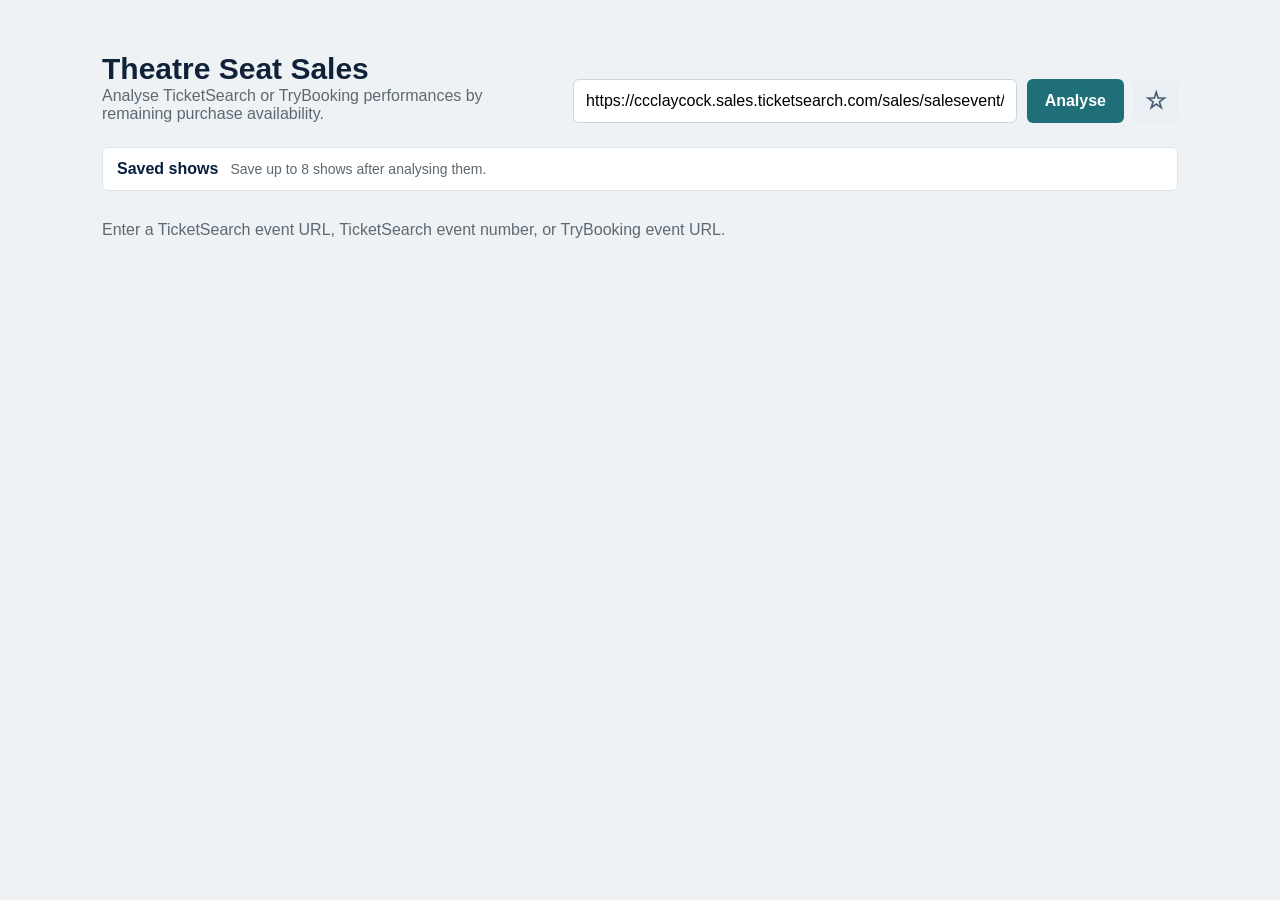
==== index.html @ 4ec776e1 "Add show-level sold today ticker" ====
<!doctype html>
<html lang="en">
  <head>
    <meta charset="utf-8">
    <meta name="viewport" content="width=device-width, initial-scale=1">
    <title>Theatre Seat Sales</title>
    <link rel="stylesheet" href="/styles.css">
  </head>
  <body>
    <main class="app">
      <section class="toolbar">
        <div>
          <h1>Theatre Seat Sales</h1>
          <p>Analyse TicketSearch or TryBooking performances by remaining purchase availability.</p>
        </div>
        <form id="analyse-form" class="search">
          <input id="event-input" name="event" value="https://ccclaycock.sales.ticketsearch.com/sales/salesevent/162924" autocomplete="off">
          <button type="submit">Analyse</button>
          <button id="save-bookmark" class="bookmark-save-button" type="button" disabled aria-label="Save current show">&#9734;</button>
        </form>
        <div id="bookmarks" class="bookmarks" hidden>
          <strong>Saved shows</strong>
          <div id="bookmark-list" class="bookmark-list"></div>
        </div>
      </section>

      <section id="status" class="status">Enter a TicketSearch event URL, TicketSearch event number, or TryBooking event URL.</section>

      <section id="summary" class="summary" hidden>
        <div class="show-hero">
          <img id="event-image" alt="">
        </div>
        <div class="show-header">
          <div class="show-copy">
            <h2 id="event-name"></h2>
            <div class="show-meta">
              <span id="event-location"></span>
              <span id="event-dates"></span>
            </div>
          </div>
          <div class="overall-panel">
            <div class="overall" id="overall-ring">
              <div class="ring-inner">
                <span id="overall-percent">0%</span>
                <small>sold</small>
              </div>
            </div>
            <div class="sold-today-ticker">
              <span id="overall-sold-today">-</span>
              <small>sold today</small>
            </div>
          </div>
        </div>
        <div class="metrics">
          <div><span id="metric-performances">0</span><small>Performances</small></div>
          <div><span id="metric-total">0</span><small>Total seats</small></div>
          <div><span id="metric-sold">0</span><small>Sold</small></div>
          <div><span id="metric-unavailable">0</span><small>Unavailable</small></div>
          <div><span id="metric-left">0</span><small>Left to buy</small></div>
          <div><span id="metric-revenue">-</span><small>Est. revenue</small></div>
        </div>
      </section>

      <section id="history" class="history" hidden>
        <div class="history-header">
          <div>
            <h3>Sales history</h3>
            <p id="history-status">Snapshots start from the first analysed search.</p>
          </div>
          <div class="uplift-grid">
            <div><span id="uplift-day">-</span><small>Day on day</small></div>
            <div><span id="uplift-week">-</span><small>Week on week</small></div>
          </div>
        </div>
        <div class="history-chart-wrap">
          <canvas id="history-chart" width="1000" height="260" aria-label="Effective sold seats over time"></canvas>
          <div id="history-tooltip" class="history-tooltip" hidden></div>
        </div>
      </section>

      <section id="results" class="table-wrap" hidden>
        <table>
          <thead>
            <tr>
              <th></th>
              <th>Date</th>
              <th>Time</th>
              <th>Sold</th>
              <th>Unavailable</th>
              <th>Available</th>
              <th><span class="stacked-heading">Sold<br>Today</span></th>
              <th>% sold</th>
            </tr>
          </thead>
          <tbody id="sessions"></tbody>
        </table>
      </section>
    </main>
    <script src="/app.js"></script>
  </body>
</html>
---- styles.css ----
:root {
  color-scheme: light;
  font-family: "Segoe UI", Arial, Helvetica, sans-serif;
  color: #102238;
  background: #eef2f5;
  --navy: #071f3d;
  --line: #e6eaee;
}

* {
  box-sizing: border-box;
}

[hidden] {
  display: none !important;
}

body {
  margin: 0;
}

.app {
  max-width: 1120px;
  margin: 0 auto;
  padding: 28px 22px 40px;
}

.toolbar {
  display: grid;
  grid-template-columns: minmax(260px, 0.85fr) minmax(360px, 1.15fr);
  gap: 24px;
  align-items: end;
  padding: 24px 0 18px;
}

h1,
h2,
p {
  margin: 0;
}

h1 {
  font-size: 30px;
  line-height: 1.15;
}

.toolbar p,
.status {
  color: #5d6972;
}

.search {
  display: grid;
  grid-template-columns: 1fr auto 44px;
  gap: 10px;
}

.bookmarks {
  grid-column: 1 / -1;
  display: grid;
  grid-template-columns: auto minmax(0, 1fr);
  gap: 12px;
  align-items: center;
  padding: 12px 14px;
  border: 1px solid #dfe5ea;
  border-radius: 6px;
  background: #fff;
}

.bookmarks strong {
  color: var(--navy);
  white-space: nowrap;
}

input,
button {
  min-height: 44px;
  border-radius: 6px;
  font: inherit;
}

input {
  width: 100%;
  border: 1px solid #cbd5d9;
  padding: 0 12px;
  background: #fff;
}

button {
  border: 0;
  padding: 0 18px;
  background: #1f6f78;
  color: #fff;
  cursor: pointer;
  font-weight: 700;
}

button:disabled {
  cursor: wait;
  opacity: 0.7;
}

.bookmark-save-button {
  width: 44px;
  min-width: 44px;
  padding: 0;
  background: #e7eef2;
  color: var(--navy);
  font-size: 24px;
  line-height: 1;
}

.bookmark-save-button.is-saved {
  background: var(--navy);
  color: #fff;
}

.bookmark-list {
  display: grid;
  grid-template-columns: repeat(5, minmax(0, 1fr));
  gap: 8px;
}

.bookmark-item {
  display: grid;
  grid-template-columns: minmax(0, 1fr) 32px;
  min-width: 0;
  border: 1px solid #dfe5ea;
  border-radius: 6px;
  overflow: hidden;
}

.bookmark-load,
.bookmark-remove {
  min-height: 36px;
  font-size: 14px;
}

.bookmark-load {
  min-width: 0;
  padding: 0 10px;
  overflow: hidden;
  background: #fff;
  color: #102238;
  text-align: left;
  text-overflow: ellipsis;
  white-space: nowrap;
}

.bookmark-remove {
  min-width: 32px;
  padding: 0;
  background: #f5f8fa;
  color: #8b3a32;
  border-left: 1px solid #dfe5ea;
  border-radius: 0;
  font-size: 18px;
  font-weight: 400;
}

.empty-bookmarks {
  color: #66737b;
  font-size: 14px;
  grid-column: 1 / -1;
}

.status {
  min-height: 22px;
  margin: 12px 0 18px;
}

.status.error {
  color: #a33a2a;
}

.summary {
  background: #fff;
  border: 1px solid #dfe5ea;
  border-radius: 4px;
  overflow: hidden;
  box-shadow: 0 16px 40px rgba(15, 33, 55, 0.08);
}

.show-hero {
  width: 100%;
  aspect-ratio: 2.45 / 1;
  background: var(--navy);
  overflow: hidden;
}

.show-hero img {
  display: block;
  width: 100%;
  height: 100%;
  object-fit: cover;
}

.show-header {
  display: grid;
  grid-template-columns: minmax(0, 1fr) auto;
  gap: 22px;
  align-items: center;
  padding: 42px 56px 28px;
  border-bottom: 1px solid var(--line);
}

.show-copy {
  min-width: 0;
}

h2 {
  color: var(--navy);
  font-family: Georgia, "Times New Roman", serif;
  font-size: 48px;
  line-height: 1.05;
  font-weight: 700;
}

.show-meta {
  display: flex;
  flex-wrap: wrap;
  gap: 8px 18px;
  margin-top: 22px;
  color: #26313d;
  font-size: 17px;
}

.show-meta span {
  display: inline-flex;
  align-items: center;
  gap: 8px;
}

.show-meta span + span::before {
  content: "";
  width: 1px;
  height: 20px;
  margin-right: 10px;
  background: #c8d0d7;
}

#event-location::before {
  content: "";
  width: 17px;
  height: 17px;
  background: var(--navy);
  clip-path: path("M8.5 0C4.6 0 1.5 3.1 1.5 7c0 5.2 7 10 7 10s7-4.8 7-10c0-3.9-3.1-7-7-7Zm0 9.6A2.6 2.6 0 1 1 8.5 4.4a2.6 2.6 0 0 1 0 5.2Z");
}

#event-dates::before {
  content: "";
  width: 17px;
  height: 17px;
  border: 2px solid var(--navy);
  border-radius: 3px;
  box-shadow: inset 0 4px 0 var(--navy);
}

.overall {
  --sold: 0%;
  width: 126px;
  height: 126px;
  border-radius: 50%;
  display: grid;
  place-items: center;
  background: conic-gradient(var(--navy) var(--sold), #edf1f4 0);
}

.overall-panel {
  display: flex;
  align-items: center;
  gap: 18px;
}

.sold-today-ticker {
  min-width: 118px;
  padding: 13px 14px;
  border: 1px solid var(--line);
  border-radius: 4px;
  background: #f8fafb;
}

.sold-today-ticker span {
  display: block;
  color: var(--navy);
  font-size: 28px;
  line-height: 1;
  font-weight: 800;
  font-variant-numeric: tabular-nums;
}

.ring-inner {
  width: 98px;
  height: 98px;
  border-radius: 50%;
  display: grid;
  place-items: center;
  align-content: center;
  background: #fff;
}

.ring-inner span {
  display: block;
  color: var(--navy);
  font-size: 29px;
  line-height: 1;
  font-weight: 600;
}

small {
  color: #66737b;
  font-size: 12px;
}

.metrics {
  display: grid;
  grid-template-columns: repeat(6, minmax(0, 1fr));
  padding: 0 36px;
}

.metrics div {
  padding: 18px 20px 24px;
  border-right: 1px solid var(--line);
}

.metrics div:last-child {
  border-right: 0;
}

.metrics span {
  display: block;
  font-size: 23px;
  font-weight: 800;
}

.history {
  margin-top: 16px;
  padding: 24px 28px 28px;
  border: 1px solid #dfe5ea;
  border-radius: 4px;
  background: #fff;
  box-shadow: 0 16px 40px rgba(15, 33, 55, 0.08);
}

.history-header {
  display: grid;
  grid-template-columns: minmax(0, 1fr) minmax(260px, 0.45fr);
  gap: 22px;
  align-items: end;
  margin-bottom: 18px;
}

h3 {
  margin: 0;
  color: var(--navy);
  font-size: 24px;
}

.history-header p {
  margin-top: 6px;
  color: #5d6972;
}

.uplift-grid {
  display: grid;
  grid-template-columns: repeat(2, minmax(0, 1fr));
  border: 1px solid var(--line);
}

.uplift-grid div {
  padding: 12px 14px;
}

.uplift-grid div + div {
  border-left: 1px solid var(--line);
}

.uplift-grid span {
  display: block;
  color: var(--navy);
  font-size: 22px;
  font-weight: 800;
}

.history-chart-wrap {
  position: relative;
}

#history-chart {
  display: block;
  width: 100%;
  height: auto;
  border: 1px solid var(--line);
  border-radius: 4px;
  touch-action: manipulation;
}

.history-tooltip {
  position: absolute;
  z-index: 2;
  display: grid;
  gap: 3px;
  min-width: 178px;
  padding: 10px 12px;
  border-radius: 6px;
  background: #071f3d;
  color: #fff;
  box-shadow: 0 12px 26px rgba(15, 33, 55, 0.22);
  pointer-events: none;
}

.history-tooltip strong {
  font-size: 13px;
  font-weight: 700;
}

.history-tooltip span {
  color: #dbe5ec;
  font-size: 13px;
}

.table-wrap {
  margin-top: 16px;
  overflow-x: hidden;
  background: #fff;
  border: 1px solid #dfe5ea;
  border-top: 0;
  border-radius: 0 0 4px 4px;
  box-shadow: 0 16px 40px rgba(15, 33, 55, 0.08);
}

table {
  width: 100%;
  border-collapse: collapse;
  table-layout: fixed;
  min-width: 0;
}

th,
td {
  padding: 16px 10px;
  text-align: center;
  border-bottom: 1px solid var(--line);
  white-space: nowrap;
  font-size: 15px;
}

th:first-child,
td:first-child {
  width: 4%;
  padding-left: 8px;
  padding-right: 8px;
}

th:nth-child(2),
td:nth-child(2) {
  width: 15%;
}

th:nth-child(3),
td:nth-child(3) {
  width: 10%;
}

th:nth-child(4),
td:nth-child(4) {
  width: 14%;
}

th:nth-child(5),
td:nth-child(5),
th:nth-child(6),
td:nth-child(6) {
  width: 12%;
}

th:nth-child(7),
td:nth-child(7) {
  width: 10%;
}

th:nth-child(8),
td:nth-child(8) {
  width: 24%;
}

th {
  color: #fff;
  text-transform: uppercase;
  background: var(--navy);
  font-size: 13px;
  letter-spacing: 0;
}

.stacked-heading {
  display: inline-block;
  line-height: 1.15;
}

th:first-child {
  border-top-left-radius: 4px;
}

th:last-child {
  border-top-right-radius: 4px;
}

td.numeric {
  text-align: right;
  font-variant-numeric: tabular-nums;
}

.bar {
  display: grid;
  grid-template-columns: 52px minmax(86px, 1fr);
  align-items: center;
  gap: 10px;
  min-width: 0;
}

.track {
  height: 8px;
  background: #edf0f2;
  border-radius: 999px;
  overflow: hidden;
}

.fill {
  display: block;
  height: 100%;
  background: var(--navy);
}

.session-row {
  cursor: pointer;
}

.session-row:hover td {
  background: #f7fafb;
}

.expand-button {
  width: 30px;
  min-width: 30px;
  height: 30px;
  min-height: 30px;
  padding: 0;
  border-radius: 50%;
  background: #e7eef2;
  color: var(--navy);
  font-size: 18px;
  line-height: 1;
}

.detail-row td {
  padding: 0;
  background: #f8fafb;
  white-space: normal;
}

.detail-panel {
  padding: 18px 22px 24px 70px;
  border-bottom: 1px solid var(--line);
}

.detail-summary {
  display: flex;
  flex-wrap: wrap;
  gap: 10px 18px;
  align-items: center;
  margin-bottom: 14px;
  color: #43515c;
  font-size: 14px;
}

.detail-summary strong {
  color: var(--navy);
  font-size: 15px;
}

.breakdown-table {
  width: 100%;
  min-width: 0;
  table-layout: fixed;
  border: 1px solid #dfe6eb;
  background: #fff;
}

.breakdown-table th,
.breakdown-table td {
  padding: 11px 14px;
  white-space: normal;
  overflow-wrap: anywhere;
  font-size: 14px;
}

.breakdown-table th {
  background: #183450;
  font-size: 12px;
}

.breakdown-table th:first-child,
.breakdown-table td:first-child {
  width: auto;
  padding-right: 14px;
}

.breakdown-table th:nth-child(1),
.breakdown-table td:nth-child(1) {
  width: 13%;
}

.breakdown-table th:nth-child(2),
.breakdown-table td:nth-child(2) {
  width: 34%;
}

.breakdown-table th:nth-child(3),
.breakdown-table td:nth-child(3) {
  width: 12%;
}

.breakdown-table th:nth-child(4),
.breakdown-table td:nth-child(4) {
  width: 14%;
}

.breakdown-table th:nth-child(5),
.breakdown-table td:nth-child(5) {
  width: 27%;
}

.code-pill {
  display: inline-block;
  min-width: 42px;
  padding: 3px 8px;
  border-radius: 999px;
  background: #e9f0f4;
  color: var(--navy);
  text-align: center;
  font-size: 12px;
  font-weight: 800;
}

.empty-detail {
  color: #66737b;
  font-size: 14px;
}

.badge {
  display: inline-block;
  padding: 4px 8px;
  border-radius: 999px;
  background: #eef4f5;
  color: #42525a;
  font-size: 12px;
}

.delta-value {
  display: inline-block;
  min-width: 34px;
  color: var(--navy);
  font-weight: 800;
  font-variant-numeric: tabular-nums;
}

@media (max-width: 780px) {
  body {
    overflow-x: hidden;
  }

  .app {
    padding: 14px;
  }

  .toolbar,
  .search,
  .metrics {
    grid-template-columns: 1fr;
  }

  .bookmarks {
    grid-column: 1;
    grid-template-columns: 1fr;
    padding: 12px;
  }

  .bookmark-list {
    grid-template-columns: repeat(2, minmax(0, 1fr));
  }

  .toolbar {
    gap: 14px;
    padding: 12px 0 14px;
  }

  h1 {
    font-size: 26px;
  }

  .toolbar p {
    margin-top: 4px;
    font-size: 14px;
  }

  input,
  button {
    width: 100%;
  }

  .bookmark-save-button {
    width: 100%;
  }

  .status {
    margin: 8px 0 14px;
    font-size: 14px;
  }

  .show-hero {
    aspect-ratio: 16 / 9;
  }

  .show-header {
    grid-template-columns: 1fr;
    gap: 18px;
    padding: 22px 18px;
  }

  .show-meta {
    display: grid;
    gap: 10px;
    margin-top: 16px;
    font-size: 15px;
  }

  .show-meta span {
    align-items: flex-start;
  }

  .show-meta span + span::before {
    display: none;
  }

  h2 {
    font-size: 32px;
  }

  .overall {
    width: 112px;
    height: 112px;
  }

  .overall-panel {
    justify-content: flex-start;
  }

  .sold-today-ticker {
    min-width: 112px;
  }

  .ring-inner {
    width: 86px;
    height: 86px;
  }

  .ring-inner span {
    font-size: 26px;
  }

  .metrics {
    grid-template-columns: repeat(2, minmax(0, 1fr));
    padding: 0;
  }

  .metrics div {
    border-right: 0;
    border-bottom: 1px solid #e5ecef;
    padding: 14px 16px;
  }

  .history {
    padding: 18px 14px;
  }

  .history-header {
    grid-template-columns: 1fr;
    gap: 14px;
  }

  .uplift-grid {
    grid-template-columns: 1fr;
  }

  .uplift-grid div + div {
    border-left: 0;
    border-top: 1px solid var(--line);
  }

  .metrics div:nth-child(odd) {
    border-right: 1px solid #e5ecef;
  }

  .metrics span {
    font-size: 21px;
  }

  .table-wrap {
    overflow-x: visible;
    border: 0;
    border-radius: 0;
    background: transparent;
    box-shadow: none;
  }

  table,
  tbody {
    display: block;
    width: 100%;
    min-width: 0;
  }

  thead {
    display: none;
  }

  .session-row {
    display: grid;
    grid-template-columns: 38px minmax(0, 1fr);
    gap: 0 10px;
    margin-bottom: 10px;
    padding: 14px;
    border: 1px solid #dfe5ea;
    border-radius: 6px;
    background: #fff;
    box-shadow: 0 8px 24px rgba(15, 33, 55, 0.07);
  }

  .session-row:hover td {
    background: transparent;
  }

  .session-row td {
    display: grid;
    grid-template-columns: minmax(92px, 0.55fr) minmax(0, 1fr);
    gap: 10px;
    align-items: center;
    width: 100%;
    padding: 7px 0;
    border: 0;
    white-space: normal;
    text-align: center;
    font-size: 15px;
  }

  .session-row td::before {
    content: attr(data-label);
    color: #66737b;
    font-size: 12px;
    font-weight: 700;
    text-align: left;
    text-transform: uppercase;
  }

  .session-row td:first-child {
    display: flex;
    grid-row: 1 / span 7;
    width: 38px;
    padding: 0;
    align-items: flex-start;
  }

  .session-row td:first-child::before {
    display: none;
  }

  .session-row td:nth-child(2) {
    padding-top: 0;
    font-weight: 700;
  }

  .session-row td:last-child {
    padding-bottom: 0;
  }

  .expand-button {
    width: 32px;
    min-width: 32px;
    height: 32px;
    min-height: 32px;
  }

  .bar {
    grid-template-columns: 48px minmax(0, 1fr);
    gap: 10px;
    min-width: 0;
  }

  .detail-row {
    display: block;
    margin: -4px 0 12px;
    border: 1px solid #dfe5ea;
    border-radius: 6px;
    background: #f8fafb;
    overflow: hidden;
  }

  .detail-row > td {
    display: block;
    width: 100%;
    border: 0;
  }

  .detail-panel {
    padding: 16px;
    border-bottom: 0;
  }

  .detail-summary {
    display: grid;
    gap: 8px;
    margin-bottom: 12px;
  }

  .breakdown-table,
  .breakdown-table tbody,
  .breakdown-table tr,
  .breakdown-table td {
    display: block;
    width: 100%;
  }

  .breakdown-table {
    border: 0;
    background: transparent;
  }

  .breakdown-table thead {
    display: none;
  }

  .breakdown-table tr {
    margin-bottom: 8px;
    padding: 10px 12px;
    border: 1px solid #dfe6eb;
    border-radius: 6px;
    background: #fff;
  }

  .breakdown-table td {
    display: grid;
    grid-template-columns: minmax(92px, 0.45fr) minmax(0, 1fr);
    gap: 10px;
    padding: 6px 0;
    border: 0;
    white-space: normal;
    text-align: left;
  }

  .breakdown-table td::before {
    content: attr(data-label);
    color: #66737b;
    font-size: 11px;
    font-weight: 700;
    text-transform: uppercase;
  }

  .breakdown-table td:first-child,
  .breakdown-table td:nth-child(n) {
    width: 100%;
    padding-right: 0;
  }
}

@media (max-width: 420px) {
  .app {
    padding: 10px;
  }

  .show-header {
    padding: 18px 14px;
  }

  .overall-panel {
    width: 100%;
    justify-content: space-between;
    gap: 12px;
  }

  .sold-today-ticker {
    min-width: 0;
    flex: 1;
  }

  h2 {
    font-size: 28px;
  }

  .metrics {
    grid-template-columns: 1fr;
  }

  .metrics div:nth-child(odd) {
    border-right: 0;
  }

  .session-row {
    grid-template-columns: 34px minmax(0, 1fr);
    padding: 12px;
  }

  .session-row td {
    grid-template-columns: 1fr;
    gap: 3px;
  }

  .breakdown-table td {
    grid-template-columns: 1fr;
    gap: 3px;
  }

  .bookmark-list {
    grid-template-columns: 1fr;
  }
}
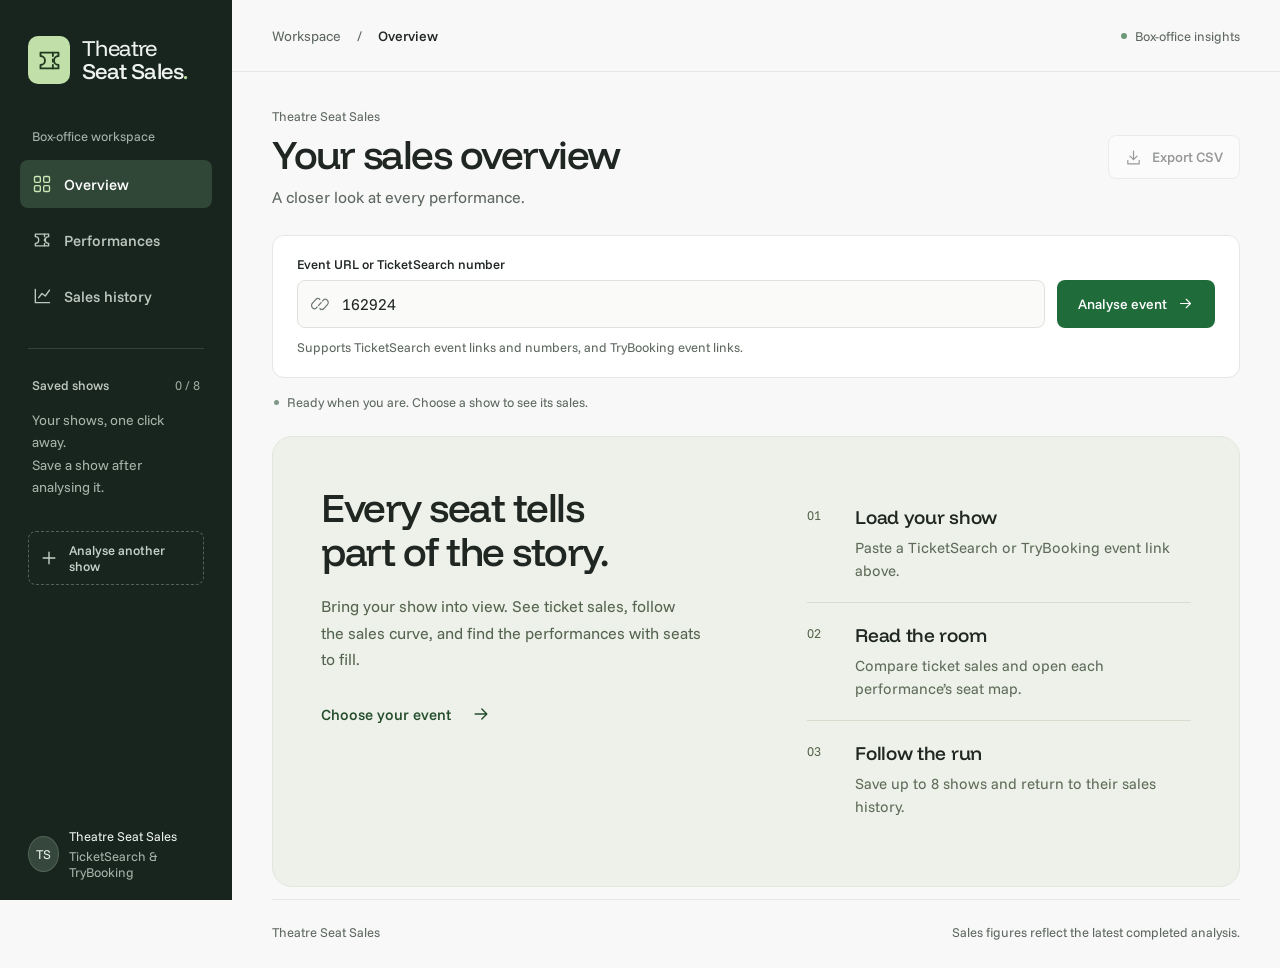
==== commit df002f6e: "Redesign theatre sales workspace and responsive reports" ====
--- a/index.html
+++ b/index.html
@@ -1,101 +1,82 @@
 <!doctype html>
-<html lang="en">
-  <head>
-    <meta charset="utf-8">
-    <meta name="viewport" content="width=device-width, initial-scale=1">
-    <title>Theatre Seat Sales</title>
-    <link rel="stylesheet" href="/styles.css">
-  </head>
-  <body>
-    <main class="app">
-      <section class="toolbar">
-        <div>
-          <h1>Theatre Seat Sales</h1>
-          <p>Analyse TicketSearch or TryBooking performances by remaining purchase availability.</p>
-        </div>
-        <form id="analyse-form" class="search">
-          <input id="event-input" name="event" value="https://ccclaycock.sales.ticketsearch.com/sales/salesevent/162924" autocomplete="off">
-          <button type="submit">Analyse</button>
-          <button id="save-bookmark" class="bookmark-save-button" type="button" disabled aria-label="Save current show">&#9734;</button>
-        </form>
-        <div id="bookmarks" class="bookmarks" hidden>
-          <strong>Saved shows</strong>
-          <div id="bookmark-list" class="bookmark-list"></div>
-        </div>
-      </section>
-
-      <section id="status" class="status">Enter a TicketSearch event URL, TicketSearch event number, or TryBooking event URL.</section>
-
-      <section id="summary" class="summary" hidden>
-        <div class="show-hero">
-          <img id="event-image" alt="">
-        </div>
-        <div class="show-header">
-          <div class="show-copy">
-            <h2 id="event-name"></h2>
-            <div class="show-meta">
-              <span id="event-location"></span>
-              <span id="event-dates"></span>
-            </div>
-          </div>
-          <div class="overall-panel">
-            <div class="overall" id="overall-ring">
-              <div class="ring-inner">
-                <span id="overall-percent">0%</span>
-                <small>sold</small>
-              </div>
-            </div>
-            <div class="sold-today-ticker">
-              <span id="overall-sold-today">-</span>
-              <small>sold today</small>
-            </div>
-          </div>
-        </div>
-        <div class="metrics">
-          <div><span id="metric-performances">0</span><small>Performances</small></div>
-          <div><span id="metric-total">0</span><small>Total seats</small></div>
-          <div><span id="metric-sold">0</span><small>Sold</small></div>
-          <div><span id="metric-unavailable">0</span><small>Unavailable</small></div>
-          <div><span id="metric-left">0</span><small>Left to buy</small></div>
-          <div><span id="metric-revenue">-</span><small>Est. revenue</small></div>
-        </div>
-      </section>
-
-      <section id="history" class="history" hidden>
-        <div class="history-header">
-          <div>
-            <h3>Sales history</h3>
-            <p id="history-status">Snapshots start from the first analysed search.</p>
-          </div>
-          <div class="uplift-grid">
-            <div><span id="uplift-day">-</span><small>Day on day</small></div>
-            <div><span id="uplift-week">-</span><small>Week on week</small></div>
-          </div>
-        </div>
-        <div class="history-chart-wrap">
-          <canvas id="history-chart" width="1000" height="260" aria-label="Effective sold seats over time"></canvas>
-          <div id="history-tooltip" class="history-tooltip" hidden></div>
-        </div>
-      </section>
-
-      <section id="results" class="table-wrap" hidden>
-        <table>
-          <thead>
-            <tr>
-              <th></th>
-              <th>Date</th>
-              <th>Time</th>
-              <th>Sold</th>
-              <th>Unavailable</th>
-              <th>Available</th>
-              <th><span class="stacked-heading">Sold<br>Today</span></th>
-              <th>% sold</th>
-            </tr>
-          </thead>
-          <tbody id="sessions"></tbody>
-        </table>
-      </section>
-    </main>
-    <script src="/app.js"></script>
-  </body>
-</html>
+<html lang="en-AU" data-type="software" data-radius="soft" data-buttons="solid" data-motion>
+<head>
+<meta charset="utf-8"><meta name="viewport" content="width=device-width, initial-scale=1, viewport-fit=cover">
+<title>Theatre Seat Sales — Your box-office workspace</title>
+<meta name="description" content="Track theatre ticket sales, compare performances and inspect seat availability from TicketSearch and TryBooking.">
+<meta name="page-type" content="software"><meta name="site-kind" content="software"><meta name="theme-color" content="#f8f8f8">
+<meta property="og:title" content="Theatre Seat Sales"><meta property="og:description" content="Your ticket sales, performances and seat maps in one workspace.">
+<meta property="og:type" content="website"><meta property="og:image" content="https://theatre-seat-sales.onrender.com/share.jpg"><meta name="twitter:card" content="summary_large_image">
+<link rel="canonical" href="https://theatre-seat-sales.onrender.com/"><link rel="icon" href="/favicon.svg" type="image/svg+xml">
+<link rel="preload" href="/assets/fonts/funnel-sans-400.ttf" as="font" type="font/ttf" crossorigin>
+<link rel="stylesheet" href="/dashboard-redesign.css"><link rel="stylesheet" href="/seat-maps.css"><link rel="stylesheet" href="/assets/motion/motion.css">
+<script>document.documentElement.classList.add('m-enter');setTimeout(()=>document.documentElement.classList.add('m-enter-done'),700)</script>
+</head>
+<body>
+<!-- Software workspace: dealt mint-pink-accounts palette and Funnel typography.
+Marketing collage and screen-height sections adapted to the user's functional dashboard brief. -->
+<a class="skip-link" href="#main-content">Skip to content</a>
+<svg class="icon-library" xmlns="http://www.w3.org/2000/svg" aria-hidden="true"><defs>
+<symbol id="i-grid" viewBox="0 0 24 24"><rect x="3" y="3" width="7" height="7" rx="1.5"/><rect x="14" y="3" width="7" height="7" rx="1.5"/><rect x="3" y="14" width="7" height="7" rx="1.5"/><rect x="14" y="14" width="7" height="7" rx="1.5"/></symbol>
+<symbol id="i-ticket" viewBox="0 0 24 24"><path d="M20 8V5H4v3a4 4 0 0 1 0 8v3h16v-3a4 4 0 0 1 0-8Z"/><path d="M15 5v3m0 3v2m0 3v3"/></symbol>
+<symbol id="i-chart" viewBox="0 0 24 24"><path d="M4 4v16h17M8 14l4-5 4 3 5-7"/></symbol>
+<symbol id="i-arrow" viewBox="0 0 24 24"><path d="M5 12h14m-6-6 6 6-6 6"/></symbol>
+<symbol id="i-plus" viewBox="0 0 24 24"><path d="M12 5v14M5 12h14"/></symbol>
+<symbol id="i-link" viewBox="0 0 24 24"><path d="m10 14 4-4m-6 6-1 1a4 4 0 0 1-6-6l5-5a4 4 0 0 1 6 0m0 12a4 4 0 0 0 6 0l5-5a4 4 0 0 0-6-6l-1 1" transform="translate(1 0) scale(.9 1)"/></symbol>
+<symbol id="i-download" viewBox="0 0 24 24"><path d="M12 3v12m-5-5 5 5 5-5M4 16v5h16v-5"/></symbol>
+<symbol id="i-search" viewBox="0 0 24 24"><circle cx="10.5" cy="10.5" r="6.5"/><path d="m16 16 5 5"/></symbol>
+<symbol id="i-bookmark" viewBox="0 0 24 24"><path d="M6 4h12v17l-6-4-6 4Z"/></symbol>
+<symbol id="i-info" viewBox="0 0 24 24"><circle cx="12" cy="12" r="9"/><path d="M12 11v6m0-10v1"/></symbol>
+<symbol id="i-menu" viewBox="0 0 24 24"><path d="M4 6h16M4 12h16M4 18h16"/></symbol>
+<symbol id="i-refresh" viewBox="0 0 24 24"><path d="M20 7v5h-5M4 17v-5h5M6 7a7 7 0 0 1 12-1l2 3M4 15l2 3a7 7 0 0 0 12-1"/></symbol>
+</defs></svg>
+<aside class="sidebar" id="sidebar" aria-label="Workspace navigation">
+<a class="brand" href="/" aria-label="Theatre Seat Sales home"><span class="brand-mark" aria-hidden="true"><svg class="icon"><use href="#i-ticket"/></svg></span><span>Theatre<br><strong>Seat Sales<span class="brand-period">.</span></strong></span></a>
+<div class="workspace-label">Box-office workspace</div>
+<nav class="workspace-nav" aria-label="Dashboard views">
+<button type="button" class="nav-item active" data-view="overview" aria-current="page"><svg class="icon"><use href="#i-grid"/></svg>Overview</button>
+<button type="button" class="nav-item" data-view="performances"><svg class="icon"><use href="#i-ticket"/></svg>Performances<span id="nav-count" class="nav-count" hidden></span></button>
+<button type="button" class="nav-item" data-view="history"><svg class="icon"><use href="#i-chart"/></svg>Sales history</button>
+</nav>
+<div class="sidebar-divider"></div>
+<div id="bookmarks" class="bookmarks"><div class="saved-heading"><strong>Saved shows</strong><span id="bookmark-count">0 / 8</span></div><div id="bookmark-list" class="bookmark-list"></div></div>
+<button id="new-event" class="new-event" type="button"><svg class="icon"><use href="#i-plus"/></svg>Analyse another show</button>
+<div class="sidebar-foot"><span class="workspace-monogram">TS</span><div>Theatre Seat Sales<small>TicketSearch &amp; TryBooking</small></div></div>
+</aside>
+<div class="workspace">
+<header class="topbar"><div class="breadcrumb"><button id="menu-toggle" class="icon-button" type="button" aria-label="Open navigation" aria-controls="sidebar" aria-expanded="false"><svg class="icon"><use href="#i-menu"/></svg></button><span>Workspace</span><span aria-hidden="true">/</span><strong id="view-label">Overview</strong></div><span class="topbar-note"><span class="status-dot"></span>Box-office insights</span></header>
+<main id="main-content" class="app wrap" tabindex="-1">
+<section class="page-heading hero" data-enter><div class="hero-text"><p class="eyebrow">Theatre Seat Sales</p><h1 id="page-title">Your sales overview</h1><p class="page-intro" id="page-intro">A closer look at every performance.</p></div><button class="btn btn--secondary export-button" id="export-csv" type="button" disabled><svg class="icon"><use href="#i-download"/></svg>Export CSV</button></section>
+<section class="event-search" aria-labelledby="search-title"><form id="analyse-form" class="search"><div class="field"><label id="search-title" for="event-input">Event URL or TicketSearch number</label><div class="input-wrap"><svg class="icon"><use href="#i-link"/></svg><input id="event-input" name="event" value="162924" placeholder="Paste an event link or number" autocomplete="off" required aria-describedby="input-help status"></div></div><button class="btn btn--primary" type="submit"><span class="analyse-label">Analyse event</span><svg class="icon m-arrow"><use href="#i-arrow"/></svg></button></form><p id="input-help" class="input-help">Supports TicketSearch event links and numbers, and TryBooking event links.</p></section>
+<div id="status" class="status" role="status" aria-live="polite">Ready when you are. Choose a show to see its sales.</div>
+<div id="loading-state" class="loading-state" hidden><span class="loading-symbol" aria-hidden="true"></span><div><strong>Checking your performances</strong><p>Gathering ticket sales and seat availability. Larger events can take a little longer.</p></div></div>
+<section id="welcome" class="welcome" aria-labelledby="welcome-title"><div class="welcome-copy"><h2 id="welcome-title">Every seat tells<br>part of the story.</h2><p>Bring your show into view. See ticket sales, follow the sales curve, and find the performances with seats to fill.</p><button id="focus-event" class="text-button" type="button">Choose your event<svg class="icon"><use href="#i-arrow"/></svg></button></div><div class="welcome-guide"><div><span class="step-number">01</span><h3>Load your show</h3><p>Paste a TicketSearch or TryBooking event link above.</p></div><div><span class="step-number">02</span><h3>Read the room</h3><p>Compare ticket sales and open each performance’s seat map.</p></div><div><span class="step-number">03</span><h3>Follow the run</h3><p>Save up to 8 shows and return to their sales history.</p></div></div></section>
+<div id="dashboard" class="dashboard" hidden>
+<section id="summary" class="summary" hidden aria-labelledby="event-name">
+<div class="show-header"><div class="show-copy"><div class="show-kicker"><span id="provider-label">Event analysis</span><span class="kicker-separator" aria-hidden="true">/</span><span id="event-run-label">Performance overview</span></div><h2 id="event-name"></h2><div class="show-meta"><span id="event-location"></span><span id="event-dates"></span></div><p id="analysis-time" class="analysis-time"></p></div><div class="show-actions"><button id="save-bookmark" class="btn btn--secondary bookmark-save-button" type="button" disabled aria-label="Save current show">Save show</button><button id="post-show-report" class="btn btn--secondary report-button" type="button" hidden>Post-show report <span aria-hidden="true">↗</span></button></div><div class="show-art" hidden></div></div>
+<div class="metrics">
+<div class="metric-card metric-main"><small>Tickets sold</small><span id="metric-sold">—</span><div class="metric-note"><span id="overall-sold-today">—</span> sold today</div></div>
+<div class="metric-card"><small>Seats available</small><span id="metric-left">—</span><div class="metric-note">Across <span id="metric-performances">—</span> performances</div></div>
+<div class="metric-card"><small>Estimated revenue</small><span id="metric-revenue">—</span><div class="metric-note">AUD · ticket sales estimate</div></div>
+<div class="metric-card metric-occupancy"><div><small>Sell-through</small><span id="overall-percent">—</span><div class="metric-note">Sales + designated holds</div></div><div class="overall" id="overall-ring" aria-hidden="true"><div class="ring-inner"><svg class="icon"><use href="#i-ticket"/></svg></div></div></div>
+</div>
+<div class="capacity-line"><span><span id="metric-total">—</span> total seats</span><span><span id="metric-unavailable">—</span> unavailable</span><p class="metric-explanation">Sold counts actual ticket sales. Sell-through also includes designated holds.</p></div>
+</section>
+<section id="history" class="history panel" hidden aria-labelledby="history-title">
+<div class="history-header"><div><h2 id="history-title">Sales history</h2><p id="history-status">Snapshots start from the first analysis.</p></div><div class="range-control" aria-label="Sales history period"><button type="button" data-range="7" aria-pressed="false">7 days</button><button type="button" data-range="30" aria-pressed="false">30 days</button><button type="button" data-range="all" class="selected" aria-pressed="true">All history</button></div></div>
+<div class="chart-meta"><span class="chart-legend"><i></i>Tickets sold</span><div class="uplift-grid"><div><span id="uplift-day">—</span><small>day on day</small></div><div><span id="uplift-week">—</span><small>week on week</small></div></div></div>
+<div class="history-chart-wrap"><canvas id="history-chart" width="1000" height="260" role="img" aria-label="Actual ticket sales over time. Exact values are in the snapshot table below."></canvas><div id="history-tooltip" class="history-tooltip" hidden></div></div>
+<div class="history-footer"><details class="history-data"><summary>View snapshot data</summary><table><thead><tr><th scope="col">Snapshot</th><th scope="col">Tickets sold</th></tr></thead><tbody id="history-data-body"></tbody></table></details><span id="history-range-label">All recorded snapshots</span></div>
+</section>
+<section id="results" class="table-wrap panel" hidden aria-labelledby="performances-title">
+<div class="performance-heading"><div><h2 id="performances-title">Performances <span id="performance-count" class="count-badge"></span></h2><p>Select a performance to inspect seats and hold codes.</p></div><button id="expand-all" class="btn btn--secondary" type="button" aria-expanded="false">Expand all</button></div>
+<div class="performance-toolbar"><div class="session-search"><label for="session-search">Find a performance</label><svg class="icon"><use href="#i-search"/></svg><input type="search" id="session-search" placeholder="Find a date or time"></div><div class="select-field"><label for="session-filter">Show</label><select id="session-filter"><option value="all">All performances</option><option value="upcoming">Upcoming</option><option value="final">Final numbers</option></select></div><div class="select-field"><label for="session-sort">Sort by</label><select id="session-sort"><option value="date">Date, earliest first</option><option value="sold">Most tickets sold</option><option value="available">Most seats available</option><option value="sellthrough">Highest sell-through</option></select></div></div>
+<table class="performance-table"><thead><tr><th scope="col"><span class="sr-only">Details</span></th><th scope="col">Performance</th><th scope="col">Time</th><th scope="col">Tickets sold</th><th scope="col">Unavailable</th><th scope="col">Available</th><th scope="col">Sold today</th><th scope="col">Sell-through</th></tr></thead><tbody id="sessions"></tbody></table>
+<p id="no-performances" class="no-performances" hidden>No performances match these filters.</p><div class="table-footer"><span id="results-count"></span><span>All times in Sydney time</span></div>
+</section>
+</div>
+<footer class="workspace-footer"><span>Theatre Seat Sales</span><span>Sales figures reflect the latest completed analysis.</span></footer>
+</main></div>
+<noscript><p class="noscript">Enable JavaScript to analyse events and view ticket sales.</p></noscript>
+<script src="/app.js"></script><script type="module" src="/assets/motion/motion.js"></script>
+</body></html>
--- a/dashboard-redesign.css
+++ b/dashboard-redesign.css
@@ -0,0 +1,80 @@
+@font-face{font-family:"Funnel Sans";src:url("/assets/fonts/funnel-sans-400.ttf") format("truetype");font-weight:400;font-display:swap}
+@font-face{font-family:"Funnel Sans";src:url("/assets/fonts/funnel-sans-500.ttf") format("truetype");font-weight:500;font-display:swap}
+@font-face{font-family:"Funnel Display";src:url("/assets/fonts/funnel-display-400.ttf") format("truetype");font-weight:400;font-display:swap}
+@font-face{font-family:"Funnel Display";src:url("/assets/fonts/funnel-display-500.ttf") format("truetype");font-weight:500;font-display:swap}
+:root{
+ --p-bg:#f8f8f8;--p-surface:#eeeeee;--p-ink:#0a0a0a;--p-muted:#6a6a6a;
+ --p-accent:#1f6b3a;--p-accent-ink:#ffffff;--p-action:#1f6b3a;--p-action-ink:#ffffff;
+ --p-inv-bg:#0a0a0a;--p-inv-surface:#171717;--p-inv-ink:#f8f8f8;--p-inv-muted:#939393;
+ --p-inv-accent:#1f6b3a;--p-inv-accent-ink:#ffffff;--p-inv-action:#1f6b3a;--p-inv-action-ink:#ffffff;
+ --font-display:"Funnel Display",system-ui,sans-serif;--font-text:"Funnel Sans",system-ui,sans-serif;
+ --font-mono:"DM Mono",ui-monospace,"SFMono-Regular",Menlo,Consolas,monospace;
+ --display-weight:400;--display-tracking:-.03em;--display-tracking-xl:-.04em;--ly-scale:.98;
+ --bg:var(--p-bg);--ink:#202622;--muted:#68706b;--action:var(--p-action);--line:#e4e7e4;--surface:#fff;
+ --rail:#17251e;--rail-width:232px;--r-sm:8px;--r-md:12px;--r-lg:20px;--ease:cubic-bezier(.2,.8,.2,1);
+ font-family:var(--font-text);color:var(--ink);background:var(--bg);color-scheme:light
+}
+*{box-sizing:border-box}body{margin:0}button,input,select{font:inherit}button,a,input,select{-webkit-tap-highlight-color:transparent}button{cursor:pointer}button:disabled{cursor:not-allowed;opacity:.45}button{color:inherit}a{color:inherit}button,select,input{min-height:44px}button{font-weight:500}button,input,select{border-radius:var(--r-sm)}
+button:focus-visible,a:focus-visible,select:focus-visible,input:focus-visible,summary:focus-visible{outline:3px solid #458c59;outline-offset:3px}
+input:focus,select:focus{outline:2px solid #458c59;outline-offset:2px}::selection{background:#c8e7ce;color:#153b20}
+[hidden]{display:none!important}h1,h2,h3,p{margin:0}h1,h2,h3{font-family:var(--font-display);font-weight:500}strong,b{font-weight:500}
+.icon{height:20px;width:20px;flex:none;fill:none;stroke:currentColor;stroke-width:1.65;stroke-linecap:round;stroke-linejoin:round}.icon-library{position:absolute;width:0;height:0;overflow:hidden}
+.sr-only{position:absolute;width:1px;height:1px;padding:0;margin:-1px;overflow:hidden;clip-path:inset(50%);white-space:nowrap;border:0}
+.skip-link{position:fixed;left:16px;top:-100px;z-index:100;background:#fff;padding:14px 20px;border-radius:8px}.skip-link:focus{top:12px}
+.sidebar{position:fixed;inset:0 auto 0 0;width:var(--rail-width);background:var(--rail);color:#eef2ef;padding:36px 20px 20px;display:flex;flex-direction:column;z-index:30;overflow-y:auto}
+.brand{display:flex;align-items:center;gap:12px;font-family:var(--font-display);font-size:22px;line-height:1.05;letter-spacing:-.6px;text-decoration:none;padding:0 8px}.brand strong{font-weight:500}.brand-period{color:#b9db9d}.brand-mark{display:grid;place-items:center;background:#c1dfa8;color:#203a22;width:42px;height:48px;border-radius:10px}.brand-mark .icon{width:27px;height:27px}
+.workspace-label{font-size:13px;color:#a8b4ad;margin:44px 12px 16px}.workspace-nav{display:grid;gap:8px}.nav-item{display:flex;gap:12px;align-items:center;min-height:48px;width:100%;padding:12px;border:0;text-align:left;background:transparent;color:#bcc7bf;font-size:15px;transition:background 150ms,color 150ms}.nav-item:hover{color:#fff;background:#24362b}.nav-item.active{color:#fff;background:#304637}.nav-item.active .icon{color:#cae7b6}.nav-count{font-size:13px;background:#435847;padding:2px 6px;border-radius:5px;margin-left:auto}
+.sidebar-divider{height:1px;background:#354239;margin:28px 8px}.saved-heading{display:flex;align-items:center;justify-content:space-between;padding:0 12px;margin-bottom:12px;font-size:13px;color:#bcc7bf}.saved-heading>span{color:#9aa99e}
+.bookmark-list{display:grid;gap:8px}.empty-bookmarks{font-size:14px;line-height:1.6;color:#a6b4aa;margin:4px 12px 16px}.bookmark-item{display:flex;align-items:center;border-radius:8px}.bookmark-load{display:flex;align-items:center;gap:10px;flex:1;min-width:0;background:none;color:#e3e9e5;border:0;text-align:left;padding:10px 8px;font-size:14px;line-height:1.4;overflow-wrap:anywhere}.bookmark-load::before{content:"";width:7px;height:7px;border:1px solid #95b5a0;border-radius:2px;flex:none}.bookmark-item:hover{background:#24362b}.bookmark-remove{border:0;width:44px;flex:none;padding:0;background:none;color:#adbeb2;font-size:20px}.bookmark-remove:hover{color:#fff;background:#3b483f}
+.new-event{display:flex;align-items:center;gap:10px;text-align:left;background:none;border:1px dashed #526156;color:#c5d1c9;margin:16px 8px;padding:10px;font-size:13px;min-height:48px}.new-event:hover{background:#24362b;border-color:#8aa893}
+.sidebar-foot{display:flex;align-items:center;gap:10px;margin-top:auto;padding:48px 8px 0;font-size:13px}.sidebar-foot small{display:block;font-size:13px;color:#a7b4ab;margin-top:4px}.workspace-monogram{background:#36483d;border:1px solid #536257;border-radius:50%;display:grid;place-items:center;width:36px;height:36px;font-size:13px}
+.workspace{margin-left:var(--rail-width);min-width:0}.topbar{height:72px;display:flex;align-items:center;justify-content:space-between;padding:0 40px;border-bottom:1px solid var(--line);background:var(--bg)}.breadcrumb{display:flex;align-items:center;gap:16px;font-size:14px;color:var(--muted)}.breadcrumb strong{color:var(--ink)}.topbar-note{display:flex;align-items:center;gap:8px;font-size:13px;color:var(--muted)}.status-dot{width:6px;height:6px;background:#6b9877;border-radius:50%}#menu-toggle{display:none}
+.app{padding:36px 40px 20px;max-width:1640px;margin:auto;outline:none}.page-heading{display:flex;align-items:center;justify-content:space-between;gap:24px;margin-bottom:28px}.eyebrow{font-size:13px;color:var(--muted);margin-bottom:8px}.page-heading h1{font-size:40px;letter-spacing:-1.5px;line-height:1.12}.page-intro{font-size:16px;color:var(--muted);margin-top:10px}
+.btn{display:inline-flex;align-items:center;justify-content:center;gap:10px;min-height:44px;padding:10px 16px;border:1px solid transparent;text-decoration:none;font-size:14px;white-space:nowrap}.btn--primary{background:var(--action);color:#fff}.btn--secondary{background:#fff;border-color:#d9dfda;color:var(--ink)}.btn .icon{width:17px;height:17px}.export-button{align-self:center}
+.event-search{padding:20px 24px;border:1px solid var(--line);background:var(--surface);border-radius:var(--r-md)}.search{display:flex;align-items:flex-end;gap:12px}.field{min-width:0;flex:1}.field label{display:block;font-size:13px;font-weight:500;margin-bottom:8px}.input-wrap{display:flex;align-items:center;position:relative}.input-wrap>.icon{position:absolute;left:14px;color:#6f7a73;width:18px;height:18px}.input-wrap input{width:100%;min-width:0;padding:12px 12px 12px 44px;font-size:16px;background:#fafbf9;border:1px solid #dde2dd;height:48px;color:var(--ink)}.search>.btn{height:48px;min-width:158px}.input-help{font-size:13px;color:var(--muted);margin-top:10px;line-height:1.5}.status{display:flex;align-items:center;gap:8px;font-size:13px;color:var(--muted);line-height:1.5;margin:14px 2px 24px;min-height:20px}.status::before{content:"";width:5px;height:5px;border-radius:50%;background:#819988;flex:none}.status.error{background:#fff1ed;color:#9e3525;padding:12px 16px;border:1px solid #f0c4b9;border-radius:8px}.status.error::before{background:#b34834}
+.welcome{display:grid;grid-template-columns:1.1fr 1fr;gap:64px;padding:48px;background:#edf1e9;border:1px solid #e1e7dc;border-radius:var(--r-lg);min-height:380px}.welcome-icon{display:grid;place-items:center;width:44px;height:44px;border:1px solid #c0cdb8;border-radius:10px;margin-bottom:24px;color:#335a38}.welcome-icon .icon{width:24px;height:24px}.welcome h2{font-size:40px;letter-spacing:-1.5px;line-height:1.1}.welcome-copy>p{max-width:380px;color:#55644f;font-size:16px;line-height:1.65;margin-top:20px}.text-button{display:inline-flex;align-items:center;gap:20px;background:none;border:0;padding:0;font-size:15px;margin-top:20px;color:#234c2b}.text-button:hover{text-decoration:underline;text-underline-offset:6px}.text-button .icon{transition:transform 150ms}.text-button:hover .icon{transform:translateX(3px)}
+.welcome-guide{display:flex;flex-direction:column;justify-content:center}.welcome-guide>div{position:relative;padding:20px 0 20px 48px;border-bottom:1px solid #d5ddcf}.welcome-guide>div:last-child{border:0}.step-number{position:absolute;top:22px;left:0;color:#6e7d64;font-size:13px;font-variant-numeric:tabular-nums}.welcome-guide h3{font-size:19px;margin-bottom:8px;letter-spacing:-.3px}.welcome-guide p{font-size:15px;line-height:1.5;color:#5f6b59}
+.loading-state{padding:56px 24px;display:flex;align-items:center;justify-content:center;gap:24px;border:1px dashed #c9d6ca;border-radius:12px;background:#f1f5ef}.loading-state strong{font-size:20px}.loading-state p{font-size:15px;line-height:1.6;color:var(--muted);margin-top:8px;max-width:440px}.loading-symbol{width:36px;height:36px;flex:none;border:2px solid #ccd8cb;border-top-color:var(--action);border-radius:50%;animation:loading-turn 1s linear 4}@keyframes loading-turn{to{transform:rotate(360deg)}}
+.show-header{display:flex;align-items:center;gap:24px;margin:4px 0 24px}.show-copy{flex:1;min-width:0}.show-kicker{display:flex;align-items:center;gap:10px;font-size:13px;color:var(--muted);margin-bottom:10px}.show-kicker>span:first-child{color:var(--action)}.kicker-separator{color:#c0c8c0}.show-copy h2{font-size:32px;letter-spacing:-1px;line-height:1.15;overflow-wrap:anywhere}.show-meta{display:flex;flex-wrap:wrap;gap:8px 20px;font-size:14px;color:#59675d;margin-top:10px}.show-meta span:empty{display:none}.analysis-time{font-size:13px;color:var(--muted);margin-top:8px}.show-actions{display:flex;gap:8px;flex-wrap:wrap;justify-content:flex-end}.bookmark-save-button.is-saved{background:#edf4e9;color:#265b32;border-color:#bfd1b6}.show-art{width:100px;flex:none;border-radius:8px;overflow:hidden}.show-art:has(img[hidden]){display:none}.show-art img{display:block;width:100%;max-height:90px;object-fit:contain}.metrics{display:grid;grid-template-columns:repeat(4,minmax(0,1fr));gap:16px}.metric-card{min-width:0;min-height:150px;background:#fff;border:1px solid var(--line);border-radius:var(--r-md);padding:20px}.metric-card small{display:block;color:var(--muted);font-size:13px;margin-bottom:16px}.metric-card>span,.metric-occupancy>div:first-child>span{display:block;font-family:var(--font-display);font-size:36px;line-height:1;letter-spacing:-1.2px;font-variant-numeric:tabular-nums;font-weight:500;overflow-wrap:anywhere}.metric-main{background:#edf2e8;border-color:#dbe6d2}.metric-main>span{color:#285335}.metric-note{font-size:13px;color:var(--muted);margin-top:14px;line-height:1.4}.metric-main .metric-note{color:#4c684c}.metric-occupancy{display:flex;justify-content:space-between;align-items:center;gap:8px}.overall{--sold:0%;width:60px;height:60px;flex:none;border-radius:50%;display:grid;place-items:center;background:conic-gradient(#6c8e53 var(--sold),#e9ede5 0);transform:rotate(-90deg)}.ring-inner{width:46px;height:46px;border-radius:50%;display:grid;place-items:center;background:#fff;transform:rotate(90deg);color:#7c8e72}.capacity-line{display:flex;flex-wrap:wrap;align-items:center;gap:8px 16px;padding:14px 0 24px;color:var(--muted);font-size:13px}.capacity-line>span+span{border-left:1px solid #cdd4cc;padding-left:16px}.metric-explanation{margin-left:auto;font-size:13px}
+.panel{border:1px solid var(--line);border-radius:var(--r-md);background:#fff;margin-bottom:24px;overflow:hidden}.history{padding:24px 24px 0}.history-header,.performance-heading{display:flex;align-items:center;justify-content:space-between;gap:24px}.panel h2{font-size:21px;letter-spacing:-.5px;line-height:1.2}.history-header p,.performance-heading p{font-size:13px;color:var(--muted);line-height:1.5;margin-top:6px}.range-control{display:flex;gap:4px;border:1px solid var(--line);padding:3px;border-radius:8px;background:#f7f8f5;flex:none}.range-control button{border:0;background:none;color:#687267;padding:6px 12px;min-height:36px;font-size:13px}.range-control button.selected{background:#fff;box-shadow:0 1px 4px #20262212;color:#2a3b2d}.range-control button:hover{background:#e9eee6}.chart-meta{display:flex;align-items:center;justify-content:space-between;gap:16px;margin:20px 0 4px}.chart-legend{display:flex;gap:8px;align-items:center;font-size:13px;color:var(--muted)}.chart-legend i{width:8px;height:8px;border-radius:50%;background:#537e46}.uplift-grid{display:flex;gap:24px}.uplift-grid>div{display:flex;gap:6px;align-items:baseline}.uplift-grid span{font-size:16px;color:#2d653b;font-weight:500}.uplift-grid small{font-size:13px;color:var(--muted)}.history-chart-wrap{position:relative;min-height:220px}#history-chart{display:block;width:100%;height:240px;touch-action:pan-y}.history-tooltip{position:absolute;z-index:5;display:grid;gap:4px;max-width:calc(100% - 16px);padding:12px 16px;border-radius:8px;background:#203a29;color:#fff;pointer-events:none;box-shadow:0 4px 20px #203a2920;font-size:13px}.history-tooltip span{color:#d6e4d8}.history-footer{display:flex;align-items:flex-start;justify-content:space-between;gap:16px;margin-top:8px;padding:12px 0;border-top:1px solid var(--line);font-size:13px;color:var(--muted)}.history-data{flex:1}.history-data summary{cursor:pointer;min-height:44px;display:flex;align-items:center;gap:8px;font-size:13px;color:#4f6551;width:fit-content}.history-data summary::after{content:"↗";font-size:16px}.history-data[open] summary::after{content:"−"}.history-footer>span{padding-top:14px}.history-data table{margin:8px 0 16px;max-width:680px}.history-data td,.history-data th{text-align:left;padding:10px;white-space:normal;font-size:13px}
+.performance-heading{padding:24px}.performance-heading h2{display:flex;align-items:center;gap:10px}.count-badge{font-family:var(--font-text);font-size:13px;display:inline-flex;align-items:center;justify-content:center;background:#edf0e9;border-radius:6px;padding:4px 8px;color:#55654c;letter-spacing:0}.performance-toolbar{display:flex;gap:12px;padding:0 24px 20px;align-items:center}.session-search{position:relative;flex:1;min-width:130px}.session-search .icon{position:absolute;left:12px;top:13px;width:17px;height:17px;color:#788176}.session-search input{width:100%;padding:10px 12px 10px 38px;border:1px solid #dfe4dc;background:#fff;font-size:14px;min-width:0}.select-field{display:flex;align-items:center;gap:8px;font-size:13px;color:var(--muted);flex:none}.select-field select{padding:8px 28px 8px 12px;border:1px solid #dfe4dc;background:#fff;font-size:13px;max-width:100%;color:#3e4b3f}
+table{width:100%;border-collapse:collapse}th,td{text-align:left;padding:16px 12px;border-bottom:1px solid #edf0eb;line-height:1.4;font-size:13px;font-variant-numeric:tabular-nums}th{font-weight:500;color:#687267;background:#f7f9f5;font-size:13px;white-space:nowrap}.performance-table{table-layout:fixed}.performance-table th:first-child{width:56px}.performance-table th:nth-child(2){width:19%}.performance-table th:last-child{width:18%;padding-right:24px}.performance-table td:last-child{padding-right:24px}.session-row{cursor:pointer}.session-row:hover td{background:#f5f8f1}.session-row td{transition:background-color 150ms}.session-row td:nth-child(2){font-weight:500}.session-row td:nth-child(2)>span:first-child{display:block}.expand-button{width:32px;height:44px;border:0;background:none;color:#78866f;padding:0;font-size:22px}.expand-button:hover{color:#254d2f;background:#e8efdf}.session-row:has([aria-expanded="true"]){background:#f3f7ef}.final-badge{display:inline-flex;margin-top:5px;font-size:13px;font-weight:400;color:#65715f;background:#f0f3eb;border:1px solid #dfe6d5;padding:2px 6px;border-radius:4px;white-space:normal}.last-recorded-badge{color:#8b6828;background:#fbf4df;border-color:#e8d9b6}.bar{display:flex;gap:10px;align-items:center}.bar>span:first-child{font-size:13px;min-width:40px}.track{height:5px;border-radius:4px;background:#e8eddf;overflow:hidden;flex:1;min-width:20px}.fill{display:block;height:100%;background:#77955e;border-radius:4px}.delta-value{color:#3a7447}
+.detail-row>td{padding:0!important;white-space:normal}.detail-panel{padding:24px;background:#f6f8f3;animation:panel-in 200ms var(--ease)}.detail-summary{display:flex;flex-wrap:wrap;gap:8px 24px;padding-bottom:20px;font-size:13px;color:var(--muted)}.detail-summary strong{width:100%;font-size:17px;color:var(--ink)}.detail-summary .final-note{flex-basis:100%}.empty-detail{font-size:14px;line-height:1.5;color:var(--muted);padding:16px 0}.breakdown-table{background:#fff;border:1px solid var(--line)}.breakdown-table th,.breakdown-table td{white-space:normal;font-size:13px;overflow-wrap:anywhere}.breakdown-table th{background:#edf2e7}.code-pill{background:#edf1e8;padding:4px 7px;border-radius:4px;font-size:13px}.table-footer{padding:16px 24px;display:flex;align-items:center;justify-content:space-between;gap:16px;color:var(--muted);font-size:13px}.no-performances{text-align:center;padding:40px 24px;color:var(--muted);font-size:15px}.workspace-footer{display:flex;justify-content:space-between;gap:24px;font-size:13px;color:var(--muted);padding:24px 0 8px;margin-top:12px;border-top:1px solid var(--line)}
+.dashboard[data-view="performances"] .history,.dashboard[data-view="history"] .table-wrap{display:none}.dashboard[data-view="performances"] .metrics,.dashboard[data-view="performances"] .capacity-line{display:none}.dashboard.view-change{animation:panel-in 220ms var(--ease)}@keyframes panel-in{from{opacity:.35;transform:translateY(6px)}to{opacity:1;transform:translateY(0)}}
+.noscript{background:#fff3e5;padding:24px;margin:24px}.icon-button{display:grid;place-items:center;border:1px solid var(--line);background:#fff;width:44px;padding:0}
+@media(min-width:1700px){.app{padding-left:56px;padding-right:56px}.topbar{padding-left:56px;padding-right:56px}}
+@media(max-width:1250px){:root{--rail-width:208px}.sidebar{padding-left:12px;padding-right:12px}.app{padding:28px}.topbar{padding:0 28px}.metrics{gap:12px}.metric-card{padding:16px}.metric-card>span,.metric-occupancy>div:first-child>span{font-size:30px}.overall{width:46px;height:46px}.ring-inner{width:34px;height:34px}.ring-inner .icon{width:17px;height:17px}.select-field>label{display:none}.welcome{gap:32px;padding:32px}.performance-table th,.performance-table td{padding:14px 8px;font-size:13px}.performance-table th:first-child{width:44px}.bar{gap:6px}.performance-table th:nth-child(2){width:18%}.capacity-line .metric-explanation{flex-basis:100%;margin-left:0}}
+@media(max-width:1023px){:root{--rail-width:0px}.sidebar{width:260px;transform:translateX(-100%);visibility:hidden;transition:transform 200ms var(--ease),visibility 200ms;padding-top:80px}.sidebar.open{transform:translateX(0);visibility:visible;box-shadow:12px 0 40px #18251e25}.topbar{height:64px}.topbar #menu-toggle{display:grid;position:relative;z-index:40}.topbar{position:relative;z-index:35}.app{padding:28px}.page-heading h1{font-size:36px}.page-heading{margin-bottom:24px}.welcome h2{font-size:36px}.metric-card{padding:20px}.metrics{grid-template-columns:repeat(2,minmax(0,1fr));gap:16px}.overall{width:60px;height:60px}.ring-inner{width:46px;height:46px}.metric-card>span,.metric-occupancy>div:first-child>span{font-size:36px}.metric-card{min-height:146px}.show-header{gap:16px}.show-actions{max-width:190px}.history-chart-wrap{min-height:240px}#history-chart{height:260px}.performance-toolbar{flex-wrap:wrap}.session-search{flex-basis:35%}.performance-table th:nth-child(2){width:20%}.performance-table th:last-child{width:17%}.performance-table td:last-child,.performance-table th:last-child{padding-right:12px}}
+@media(max-width:700px){.app{padding:24px 20px 16px}.topbar{padding:0 20px}.topbar-note{display:none}.breadcrumb{gap:12px}.page-heading{align-items:flex-start;gap:12px}.page-heading h1{font-size:32px;letter-spacing:-1px}.page-intro{font-size:14px;margin-top:8px}.eyebrow{font-size:13px}.export-button{font-size:0;min-width:44px;padding:12px;align-self:flex-end}.export-button .icon{width:19px;height:19px}.event-search{padding:16px}.search{flex-direction:column;align-items:stretch;gap:12px}.search>.btn{width:100%}.field{width:100%}.input-help{font-size:13px}.status{margin:12px 0 20px;font-size:13px}.welcome{grid-template-columns:1fr;gap:24px;padding:28px;min-height:0}.welcome h2{font-size:36px}.welcome-copy>p{font-size:15px}.welcome-guide{border-top:1px solid #d5ddcf}.welcome-guide>div{padding:20px 0 20px 40px}.welcome-guide h3{font-size:18px}.welcome-guide p{font-size:14px}.welcome-icon{margin-bottom:20px}.loading-state{flex-direction:column;text-align:center;padding:40px 24px}.show-header{flex-wrap:wrap;margin-bottom:20px}.show-copy{flex-basis:100%}.show-copy h2{font-size:30px}.show-meta{font-size:13px}.show-actions{max-width:none;width:100%;justify-content:flex-start}.show-actions .btn{flex:1}.show-art{width:80px}.show-art:not(:has(img[hidden])){order:-1}.metrics{gap:12px}.metric-card{padding:16px;min-height:144px}.metric-card small{font-size:13px;margin-bottom:14px}.metric-card>span,.metric-occupancy>div:first-child>span{font-size:32px}.metric-note{font-size:13px}.metric-occupancy{position:relative}.overall{width:36px;height:36px;position:absolute;right:12px;top:12px}.ring-inner{width:26px;height:26px}.ring-inner .icon{width:14px;height:14px}.metric-occupancy small{padding-right:32px}.metric-explanation{font-size:13px;line-height:1.6}.capacity-line{padding:12px 0 20px}.history{padding:20px 16px 0}.history-header{align-items:flex-start;gap:16px;flex-direction:column}.history-header p{font-size:13px}.range-control{align-self:stretch}.range-control button{flex:1;min-height:44px}.chart-meta{align-items:flex-start;gap:12px;margin-top:20px}.uplift-grid{gap:12px}.uplift-grid>div{flex-direction:column;gap:2px}.uplift-grid span{font-size:15px}.uplift-grid small{font-size:13px}.chart-legend{font-size:13px;margin-top:3px}#history-chart{height:240px}.history-footer{gap:8px;flex-wrap:wrap}.history-footer>span{font-size:13px}.history-data summary{font-size:13px}.panel h2{font-size:21px}.performance-heading{padding:20px 16px;align-items:flex-start;gap:12px}.performance-heading p{font-size:13px;max-width:225px}.performance-heading .btn{font-size:13px;padding:8px 10px;min-width:90px}.performance-toolbar{padding:0 16px 16px;gap:8px}.session-search{flex-basis:100%}.select-field{flex:1;min-width:0;display:block}.select-field>label{display:block;font-size:13px;margin:6px 0}.select-field select{width:100%;font-size:13px;padding-left:8px;padding-right:18px}.performance-table,.performance-table>tbody{display:block}.performance-table>thead{display:none}.session-row{display:grid;grid-template-columns:repeat(3,minmax(0,1fr));padding:16px;gap:12px;border-top:1px solid var(--line);position:relative}.performance-table .session-row td{border:0;padding:0!important;font-size:15px;display:block;min-width:0;white-space:normal}.session-row td::before{content:attr(data-label);display:block;color:var(--muted);font-size:13px;font-weight:400;margin-bottom:5px}.session-row td:first-child{position:absolute;right:14px;top:12px}.session-row td:first-child::before{display:none}.session-row td:nth-child(2){grid-column:1 / 3;font-size:16px}.session-row td:nth-child(2)::before{display:none}.session-row td:nth-child(3){grid-column:1 / -1;grid-row:2;font-size:13px;color:var(--muted);margin-top:-6px}.session-row td:nth-child(3)::before{display:none}.session-row td:nth-child(7){grid-column:1}.session-row td:nth-child(8){grid-column:2 / -1}.session-row td:nth-child(8) .bar{height:21px;gap:12px}.session-row .bar>span:first-child{font-size:14px}.session-row:hover td{background:none}.final-badge{display:inline-block;font-size:13px;margin-left:8px}.session-row td:nth-child(2)>span:first-child{display:inline}.expand-button{width:44px;background:#f1f5ed;border:1px solid #e3e9dc;border-radius:8px}.detail-row{display:block;width:100%}.detail-row>td{display:block;width:100%}.detail-panel{padding:16px}.detail-summary{font-size:13px;gap:8px 16px}.detail-summary strong{font-size:16px}.breakdown-table th,.breakdown-table td{padding:8px 5px;font-size:13px}.breakdown-table th:last-child{width:22%}.table-footer{padding:16px;flex-direction:column;align-items:flex-start;gap:8px;font-size:13px}.workspace-footer{font-size:13px;flex-direction:column;gap:8px;margin-top:24px;padding:20px 0 4px}
+.detail-panel .seat-map-panel{padding:12px 6px;overflow-x:auto}.detail-panel .seat-map-header{display:block}.detail-panel .seat-map-header span{display:block;margin-top:6px;font-size:13px}.detail-panel .seat-map-header strong{font-size:14px}.detail-panel .laycock-map{min-width:340px}.detail-panel .red-tree-map{min-width:340px}.detail-panel .art-house-map{min-width:520px}.detail-panel .seat-map-legend{justify-content:flex-start}.detail-panel .seat-legend-item{font-size:13px}
+}
+@media(max-width:360px){.app{padding:20px 12px 12px}.topbar{padding:0 12px}.page-heading h1{font-size:28px}.welcome{padding:24px}.welcome h2{font-size:32px}.metric-card{padding:14px 12px}.metric-card>span,.metric-occupancy>div:first-child>span{font-size:28px}.overall{display:none}.metric-occupancy small{padding-right:0}.metrics{gap:8px}.performance-heading{gap:8px}.performance-heading .btn{min-width:80px}.history-footer>span{display:none}}
+@media(prefers-reduced-motion:reduce){*,*::before,*::after{animation-duration:.01ms!important;animation-iteration-count:1!important;scroll-behavior:auto!important}.sidebar,.nav-item,.session-row td,.text-button .icon{transition:none}.text-button:hover .icon{transform:none}}
+@media print{.sidebar,.topbar,.event-search,.status,.export-button,.show-actions,.performance-toolbar,.performance-heading>button,.workspace-footer,.range-control{display:none!important}.workspace{margin:0}.app{max-width:none;padding:0}.metrics{grid-template-columns:repeat(4,1fr)}.panel,.metric-card{break-inside:avoid}.dashboard[data-view] .history,.dashboard[data-view] .table-wrap,.dashboard[data-view] .metrics,.dashboard[data-view] .capacity-line{display:revert}.page-heading{margin:0 0 20px}}
+
+
+/* Explicit mobile rows keep the expand control separate from sales figures. */
+@media(max-width:700px){
+ .session-row td:nth-child(2){grid-column:1 / -1;padding-right:48px!important}
+ .session-row td:nth-child(4){grid-row:3;grid-column:1}
+ .session-row td:nth-child(5){grid-row:3;grid-column:2}
+ .session-row td:nth-child(6){grid-row:3;grid-column:3}
+ .session-row td:nth-child(7){grid-row:4;grid-column:1}
+ .session-row td:nth-child(8){grid-row:4;grid-column:2 / -1}
+ .final-badge{margin-left:0;margin-right:8px}
+ .session-row td:nth-child(2)>span:first-child{display:block}
+ .performance-toolbar{gap:12px}
+ .select-field select{font-size:13px}
+ .metric-card{min-height:152px}
+}
+/* Shared field labels and contrast corrections from the browser audit. */
+:root{--muted:#5d675f;--navy:var(--ink)}
+.nav-count{color:#e6eee5}.kicker-separator{color:#657362}.expand-button{color:#526248}
+.performance-toolbar{align-items:flex-end}.session-search>label,.select-field>label{display:block;color:var(--muted);font-size:13px;margin:0 0 8px}.select-field{display:block}.session-search .icon{top:auto;bottom:14px}.session-search input{height:44px}
+.metric-main small{color:#58674f}
+.step-number{color:#58674e}
+/* Keep every performance disclosure a full-size pointer and touch target. */
+.expand-button{width:44px}
+.performance-table th:first-child{width:56px}
+.performance-table .session-row td:first-child{padding-left:6px;padding-right:6px}
+@media(max-width:420px){.select-field{flex:1 1 100%;display:grid;grid-template-columns:56px minmax(0,1fr);align-items:center;gap:8px}.select-field>label{margin:0}}
--- a/seat-maps.css
+++ b/seat-maps.css
@@ -0,0 +1,408 @@
+.seat-map-panel {
+  margin: 10px 0 16px;
+  padding: 14px 16px 16px;
+  border: 1px solid #dfe6eb;
+  border-radius: 6px;
+  background: #fff;
+}
+
+.seat-map-header {
+  display: flex;
+  flex-wrap: wrap;
+  gap: 8px 16px;
+  align-items: baseline;
+  justify-content: space-between;
+  margin-bottom: 10px;
+}
+
+.seat-map-header strong {
+  color: var(--navy);
+  font-size: 15px;
+}
+
+.seat-map-header span {
+  color: #66737b;
+  font-size: 13px;
+}
+
+.seat-map-stage {
+  width: min(320px, 70%);
+  margin: 0 auto 12px;
+  padding: 6px 10px;
+  border-radius: 999px;
+  background: #edf2f5;
+  color: #43515c;
+  text-align: center;
+  font-size: 12px;
+  font-weight: 800;
+  text-transform: uppercase;
+}
+
+.seat-map-grid {
+  display: grid;
+  grid-template-columns: repeat(var(--seat-columns), minmax(0, 1fr));
+  gap: 4px;
+  max-width: 760px;
+  margin: 0 auto;
+}
+
+.laycock-seat-map-panel {
+  overflow: hidden;
+}
+
+.laycock-map {
+  display: grid;
+  gap: 6px;
+  max-width: 780px;
+  margin: 0 auto;
+  padding: 12px;
+  border: 2px solid #cfd5da;
+  background: #fff;
+}
+
+.laycock-back-label {
+  color: #52616b;
+  text-align: center;
+  font-size: 12px;
+  font-weight: 700;
+}
+
+.laycock-row {
+  display: grid;
+  grid-template-columns: 20px minmax(0, 1fr) minmax(18px, 34px) minmax(0, 1fr) 20px;
+  gap: 6px;
+  align-items: center;
+}
+
+.laycock-row-label {
+  color: #071f3d;
+  text-align: center;
+  font-size: 13px;
+  line-height: 1;
+}
+
+.laycock-seat-block {
+  display: grid;
+  grid-template-columns: repeat(16, minmax(5px, 1fr));
+  gap: 3px;
+}
+
+.laycock-aisle {
+  display: block;
+  height: 1px;
+  background: linear-gradient(90deg, transparent, #c6ced4 20%, #c6ced4 80%, transparent);
+}
+
+.laycock-stage {
+  width: 88%;
+  margin: 14px auto 0;
+  padding: 18px 10px;
+  border: 1px solid #7f878d;
+  background: #d7d7d7;
+  color: #000;
+  text-align: center;
+  font-size: clamp(22px, 4vw, 36px);
+  line-height: 1;
+  text-transform: uppercase;
+}
+
+.red-tree-seat-map-panel {
+  overflow: hidden;
+}
+
+.red-tree-map {
+  display: grid;
+  gap: 7px;
+  max-width: 760px;
+  margin: 0 auto;
+  padding: 14px;
+  background: #fff;
+}
+
+.red-tree-stage {
+  margin: 0 auto 12px;
+  color: #000;
+  text-align: center;
+  font-size: clamp(28px, 5vw, 48px);
+  line-height: 1;
+  text-transform: uppercase;
+}
+
+.red-tree-front-label,
+.red-tree-back-label {
+  color: #071f3d;
+  text-align: center;
+  font-size: 13px;
+}
+
+.red-tree-seating-area {
+  display: grid;
+  grid-template-columns: 20px minmax(42px, 0.74fr) clamp(22px, 5vw, 38px) minmax(72px, 1.15fr) clamp(22px, 5vw, 38px) minmax(52px, 0.88fr) 20px;
+  gap: 7px 8px;
+  align-items: center;
+}
+
+.red-tree-row-label {
+  color: #071f3d;
+  text-align: center;
+  font-size: 13px;
+  line-height: 1;
+}
+
+.red-tree-seat-block {
+  display: grid;
+  gap: 4px;
+}
+
+.red-tree-left-block {
+  grid-template-columns: repeat(5, minmax(7px, 1fr));
+}
+
+.red-tree-centre-block {
+  grid-template-columns: repeat(8, minmax(7px, 1fr));
+}
+
+.red-tree-right-block {
+  grid-template-columns: repeat(6, minmax(7px, 1fr));
+}
+
+.red-tree-long-aisle {
+  display: grid;
+  place-items: center;
+  grid-row: 1 / -1;
+  align-self: stretch;
+  background: #f5a7aa;
+  color: #071f3d;
+  writing-mode: vertical-rl;
+  text-orientation: mixed;
+  font-size: 10px;
+  text-transform: uppercase;
+}
+
+.art-house-seat-map-panel {
+  overflow: hidden;
+}
+
+.art-house-map {
+  --art-house-dot-size: 9px;
+  display: grid;
+  grid-template-columns: minmax(90px, 0.34fr) minmax(280px, 1fr) minmax(90px, 0.34fr);
+  grid-template-areas:
+    ". label ."
+    "balcony2 stalls balcony1";
+  gap: 10px 16px;
+  max-width: 900px;
+  margin: 0 auto;
+  padding: 10px;
+  background: #fff;
+}
+
+.art-house-stalls-label {
+  grid-area: label;
+  color: #071f3d;
+  text-align: center;
+  font-size: 18px;
+  text-transform: uppercase;
+}
+
+.art-house-stalls {
+  grid-area: stalls;
+  display: grid;
+  gap: 7px;
+  padding: 10px;
+  border: 3px solid #aeb3b7;
+}
+
+.art-house-stalls-upper,
+.art-house-stalls-lower,
+.art-house-balcony {
+  display: grid;
+  gap: 4px;
+}
+
+.art-house-stalls-gap {
+  height: 18px;
+  border-top: 2px solid #9da4a8;
+  transform: skewX(4deg);
+}
+
+.art-house-row {
+  display: grid;
+  grid-template-columns: 18px minmax(0, 1fr) 18px;
+  gap: 5px;
+  align-items: center;
+}
+
+.art-house-row-label {
+  color: #071f3d;
+  text-align: center;
+  font-size: 12px;
+  line-height: 1;
+}
+
+.art-house-seat-block {
+  display: grid;
+  grid-template-columns: repeat(var(--art-house-seat-count), var(--art-house-dot-size));
+  gap: 2px;
+  justify-content: center;
+}
+
+.art-house-seat-block .seat-dot,
+.art-house-seat-block .seat-empty {
+  width: var(--art-house-dot-size);
+  min-width: 0;
+}
+
+.art-house-stalls-coordinate {
+  position: relative;
+  min-height: 0;
+  aspect-ratio: var(--art-house-stalls-ratio, 1.08);
+  border: 3px solid #aeb3b7;
+}
+
+.art-house-coordinate-seat {
+  position: absolute;
+  width: clamp(6px, 1.75%, 13px);
+  min-width: 0;
+  transform: translate(-50%, -50%);
+}
+
+.art-house-coordinate-row-label {
+  position: absolute;
+  z-index: 2;
+  color: #071f3d;
+  font-size: 12px;
+  line-height: 1;
+  transform: translateY(-50%);
+}
+
+.art-house-coordinate-row-label-left {
+  left: 2px;
+}
+
+.art-house-coordinate-row-label-right {
+  right: 2px;
+}
+
+.art-house-coordinate-stage {
+  position: absolute;
+  left: 22%;
+  right: 22%;
+  bottom: 2.5%;
+  padding: 13px 8px;
+  border: 1px solid #777;
+  background: #d7d7d7;
+  color: #000;
+  text-align: center;
+  font-size: clamp(18px, 3vw, 26px);
+  line-height: 1;
+  text-transform: uppercase;
+}
+
+.art-house-stage {
+  width: 68%;
+  margin: 8px auto -2px;
+  padding: 15px 10px;
+  border: 1px solid #777;
+  background: #d7d7d7;
+  color: #000;
+  text-align: center;
+  font-size: clamp(18px, 3vw, 26px);
+  line-height: 1;
+  text-transform: uppercase;
+}
+
+.art-house-balcony {
+  align-self: center;
+  padding: 8px;
+  border: 3px solid #aeb3b7;
+}
+
+.art-house-balcony-one {
+  grid-area: balcony1;
+}
+
+.art-house-balcony-two {
+  grid-area: balcony2;
+}
+
+.art-house-balcony-title {
+  margin-bottom: 5px;
+  color: #071f3d;
+  text-align: center;
+  font-size: 13px;
+  text-transform: uppercase;
+}
+
+.art-house-balcony .art-house-row {
+  grid-template-columns: 14px minmax(0, 1fr);
+}
+
+.art-house-balcony .art-house-row .art-house-row-label:last-child {
+  display: none;
+}
+
+.seat-dot {
+  display: inline-block;
+  width: 100%;
+  aspect-ratio: 1;
+  min-width: 7px;
+  border-radius: 50%;
+  background: #d8e0e5;
+  box-shadow: inset 0 0 0 1px rgba(7, 31, 61, 0.14);
+}
+
+.seat-dot.art-house-coordinate-seat {
+  width: clamp(6px, 1.75%, 13px);
+  min-width: 0;
+}
+
+.seat-empty {
+  display: inline-block;
+  width: 100%;
+  aspect-ratio: 1;
+}
+
+.seat-available {
+  background: #a8e6b0;
+}
+
+.seat-sold,
+.seat-sold-equivalent {
+  background: #fff;
+  box-shadow: inset 0 0 0 1px #111;
+}
+
+.seat-hold,
+.seat-blocked,
+.seat-special,
+.seat-selected {
+  background: #f4a7a7;
+}
+
+.seat-excluded {
+  background: #111;
+  box-shadow: none;
+}
+
+.seat-map-legend {
+  display: flex;
+  flex-wrap: wrap;
+  gap: 8px 14px;
+  justify-content: center;
+  margin-top: 12px;
+}
+
+.seat-legend-item {
+  display: inline-flex;
+  gap: 6px;
+  align-items: center;
+  color: #52616b;
+  font-size: 12px;
+}
+
+.seat-legend-item .seat-dot {
+  width: 10px;
+  min-width: 10px;
+}
+
--- a/assets/motion/motion.css
+++ b/assets/motion/motion.css
@@ -0,0 +1,321 @@
+/*
+  taste-skill motion.css - the micro-interactions a company site has (figma.com, x.ai): one small
+  opt-in layer over system.css and ui/cards.css. Link it after them (data-motion on <html> is optional);
+  load motion.js once (it adds the tab indicator, the number tick and the card loops).
+  The layer is ON as soon as this file is linked: no attribute is needed (a hover shot of a linked card or photo
+  shows the 2px lift and the 1.03 zoom). <html data-motion="off"> switches the whole layer off; data-motion="live"
+  is the number tick in a headless shot (motion.js).
+  references/motion.md says what moves and how fast. Everything here answers the pointer, the
+  keyboard or a number coming into view once, plus the hero's one entrance on load (the end of this
+  file); nothing moves because the page scrolled (that is a dealt moment's job, assets/moments).
+
+  Hover moves sit under (hover: hover) and (pointer: fine): a phone never keeps a stuck hover.
+  Hover out runs 120ms against 150ms in (motion.md, tokens).
+  Under prefers-reduced-motion colours still change and a press still shows; nothing moves or scales.
+*/
+
+:root {
+  --m-in: 150ms;                              /* hover in: buttons, links, nav, tabs */
+  --m-out: 120ms;                             /* hover out */
+  --m-press: 90ms;                            /* a press */
+  --m-panel: 200ms;                           /* a menu or sheet opening */
+  --m-close: 120ms;                           /* a menu closing */
+  --m-slide: 240ms;                           /* an indicator travelling between two tabs or links */
+  --m-image: 600ms;                           /* a photograph scaling inside its mask */
+  --m-image-out: 400ms;                       /* ...and settling back */
+  --m-ease: var(--ease, cubic-bezier(.2, .8, .2, 1)); /* the one UI ease-out (system.css --ease): fast start, soft landing */
+  --m-ease-io: cubic-bezier(.65, 0, .35, 1);  /* the indicator: leaves and lands softly */
+  --m-ease-enter: cubic-bezier(.22, 1, .36, 1); /* an entrance settling: long soft tail, never past its mark */
+  --m-cycle: 3.2s;                            /* one cycle of a card's loop (2.5-4 s) */
+  --m-lift: -2px;
+}
+
+/* ---------------------------------------------------------------- buttons */
+html:not([data-motion="off"]) .btn {
+  position: relative;
+  transition: background-color var(--m-out) var(--m-ease), color var(--m-out) var(--m-ease),
+              border-color var(--m-out) var(--m-ease), box-shadow var(--m-out) var(--m-ease),
+              transform var(--m-press) var(--m-ease);
+}
+/* the tone moves toward the ground: a black button greys a little on white, a white one on black */
+html:not([data-motion="off"]) .btn--primary:hover { background: color-mix(in oklab, var(--action) 84%, var(--bg)); }
+html:not([data-motion="off"]) .btn--secondary:hover {
+  background: color-mix(in oklab, var(--bg) 92%, var(--ink));
+  border-color: color-mix(in oklab, var(--ink) 32%, transparent);
+}
+html:not([data-motion="off"]) .btn:hover { transition-duration: var(--m-in), var(--m-in), var(--m-in), var(--m-in), var(--m-press); }
+html:not([data-motion="off"]) .btn:active { transform: translateY(1px) scale(.985); }
+/* the step: a button rises 1px on hover (2px on the large size) and presses 1px down with a 1.5% shrink on
+   click; pointer only. The text-link secondary (arrow and block looks) keeps its underline and does not step.
+   Reduced motion keeps the colour change only (see the end of this file). */
+@media (hover: hover) and (pointer: fine) {
+  html:not([data-motion="off"]) .btn:hover { transform: translateY(-1px); }
+  html:not([data-motion="off"]) .btn--xl:hover { transform: translateY(-2px); }
+  html:not([data-motion="off"]):is([data-buttons="arrow"], [data-buttons="block"]) .btn--secondary:hover { transform: none; }
+  html:not([data-motion="off"]) .btn:active { transform: translateY(1px) scale(.985); }
+  html:not([data-motion="off"]):is([data-buttons="arrow"], [data-buttons="block"]) .btn--secondary:active { transform: scale(.985); }
+}
+
+/* the arrow: the text arrow (.btn--arrow, .link) nudges 3px; the drawn arrow (.m-arrow) grows its
+   stem and moves its head 3px, the way a good product site's "Learn more" does. The pointer's move
+   only for a fine pointer; keyboard focus shows it anywhere */
+html:not([data-motion="off"]) :is(.btn--arrow, .link)::after { transition: transform var(--m-out) var(--m-ease); }
+html:not([data-motion="off"]) :is(.btn--arrow, .link):focus-visible::after { transform: translateX(3px); transition-duration: var(--m-in); }
+.m-arrow { width: 12px; height: 12px; flex: none; overflow: visible; fill: none; stroke: currentColor; stroke-width: 1.6;
+           stroke-linecap: round; stroke-linejoin: round; }
+.m-arrow__stem { opacity: 0; transform: scaleX(.2); transform-origin: 1px 50%; transform-box: fill-box;
+                 transition: opacity var(--m-out) var(--m-ease), transform var(--m-out) var(--m-ease); }
+.m-arrow__head { transition: transform var(--m-out) var(--m-ease); }
+:is(a, button):focus-visible > .m-arrow .m-arrow__stem { opacity: 1; transform: none; transition-duration: var(--m-in); }
+:is(a, button):focus-visible > .m-arrow .m-arrow__head { transform: translateX(3px); transition-duration: var(--m-in); }
+@media (hover: hover) and (pointer: fine) {
+  html:not([data-motion="off"]) :is(.btn--arrow, .link):hover::after { transform: translateX(3px); transition-duration: var(--m-in); }
+  :is(a, button):hover > .m-arrow .m-arrow__stem { opacity: 1; transform: none; transition-duration: var(--m-in); }
+  :is(a, button):hover > .m-arrow .m-arrow__head { transform: translateX(3px); transition-duration: var(--m-in); }
+}
+
+/* a pill that is a link (the line above a hero headline) */
+html:not([data-motion="off"]) a.pill { transition: background-color var(--m-out) var(--m-ease), border-color var(--m-out) var(--m-ease); }
+html:not([data-motion="off"]) a.pill:hover { background: color-mix(in oklab, var(--card) 90%, var(--ink)); border-color: var(--line-strong); transition-duration: var(--m-in); }
+
+/* ---------------------------------------------------------------- links: an underline that draws */
+/* .link and links in running text: a rest line, and the ink line draws left to right on hover and
+   leaves to the right. A link in a sentence rests on its own colour at 45% (about 3.3:1 on its
+   ground), so it reads as a link even when it is the same colour as the text (WCAG 1.4.1); .link
+   and .m-link carry an arrow or sit alone and rest on the faint hairline */
+html:not([data-motion="off"]) :is(.link, .m-link, p a:not([class]), .footer ul a, .footer .link) {
+  text-decoration: none;
+  background-image: linear-gradient(currentColor, currentColor), linear-gradient(var(--m-rest, var(--line-strong)), var(--m-rest, var(--line-strong)));
+  background-repeat: no-repeat; background-size: 0% 1px, 100% 1px;
+  background-position: right 0 bottom 0, 0 100%;
+  transition: background-size var(--m-out) var(--m-ease), color var(--m-out) var(--m-ease);
+  padding-bottom: 2px;
+}
+/* set on its own rule: the shared rule above is (0,3,1) through :is(.footer .link) and would win */
+html:not([data-motion="off"]) p a:not([class]) { --m-rest: color-mix(in oklab, currentColor 45%, transparent); }
+html:not([data-motion="off"]) :is(.footer ul a, .m-link--bare):not(:hover, :focus-visible) { background-size: 0% 1px, 0% 1px; }
+html:not([data-motion="off"]) :is(.link, .m-link, p a:not([class]), .footer ul a, .footer .link):is(:hover, :focus-visible) {
+  background-size: 100% 1px, 100% 1px; background-position: left 0 bottom 0, 0 100%; transition-duration: var(--m-in);
+}
+/* the link's arrow is not underlined: the line runs under the words only */
+html:not([data-motion="off"]) .link { background-size: 0% 1px, calc(100% - 1em - var(--s-2)) 1px; }
+html:not([data-motion="off"]) .link:is(:hover, :focus-visible) { background-size: calc(100% - 1em - var(--s-2)) 1px, calc(100% - 1em - var(--s-2)) 1px; }
+html:not([data-motion="off"]) .link, html:not([data-motion="off"]) .link:is(:hover, :focus-visible) { background-position: 0 100%, 0 100%; }
+html:not([data-motion="off"]) .footer ul a:hover { color: var(--ink); }
+
+/* ---------------------------------------------------------------- navigation */
+/* the nav words take no pill (ST-08, ST-11): system.css draws the underline under a word from the left on hover and focus, and
+   takes it away to the right; the page you are on keeps its still bar (system.css draws it, at the same inset) */
+@media (min-width: 1024px) {
+  /* the full-width panel: fades and settles 6px in 200ms with its columns together (one surface, read
+     as one); it closes in 120ms. While one menu is open, the next word swaps the panel at once
+     (motion.js .m-menu-open) */
+  html:not([data-motion="off"]) .nav__menu {
+    transform: translateY(-6px);
+    transition: opacity var(--m-close) var(--m-ease), transform var(--m-close) var(--m-ease), visibility 0s linear var(--m-close);
+  }
+  html:not([data-motion="off"]) .nav__item:is(:hover, :focus-within) > .nav__menu {
+    transition: opacity var(--m-panel) var(--m-ease) 150ms, transform var(--m-panel) var(--m-ease) 150ms, visibility 0s linear 150ms;
+  }
+  /* .m-menu-open comes on when the first panel starts to show (150ms): from then the next word swaps
+     the panel at once. Duration and delay go to 0, the properties stay listed, so the panel that is
+     still fading in finishes its own 200ms instead of snapping */
+  html:not([data-motion="off"]) .nav.m-menu-open .nav__menu,
+  html:not([data-motion="off"]) .nav.m-menu-open .nav__item:is(:hover, :focus-within) > .nav__menu { transition-duration: 0s; transition-delay: 0s; }
+  html:not([data-motion="off"]) .menu-col a { transition: color var(--m-out) var(--m-ease); }
+  html:not([data-motion="off"]) .menu-col a:hover { transition-duration: var(--m-in); }
+  html:not([data-motion="off"]) .menu-card .panel { transition: border-color var(--m-out) var(--m-ease); }
+}
+/* the phone sheet slides in 8px and fades (system.js opens it) */
+@media (max-width: 1023px) {
+  html:not([data-motion="off"]) .nav.is-open .nav__links { transition: opacity var(--m-panel) var(--m-ease), transform var(--m-panel) var(--m-ease); }
+  @starting-style { html:not([data-motion="off"]) .nav.is-open .nav__links { opacity: 0; transform: translateY(-8px); } }
+}
+
+/* ---------------------------------------------------------------- tabs: the indicator slides */
+html:not([data-motion="off"]) .tabs.m-has-ind { position: relative; isolation: isolate; }
+html:not([data-motion="off"]) .tabs.m-has-ind .tab { position: relative; z-index: 1; }
+html:not([data-motion="off"]) .tabs.m-has-ind .tab[aria-selected="true"] { background: transparent; border-color: transparent; }
+/* the pill takes its new size at once and travels by transform alone (motion.js: it starts scaled to
+   the old tab's size at the old place and settles to scale 1 at the new one), so nothing is laid out
+   again while it moves and its corners are true at rest */
+.m-tab-ind {
+  position: absolute; left: 0; top: 0; z-index: 0; width: var(--w, 0px); height: var(--h, 0px);
+  border-radius: var(--r-btn); background: var(--ink); pointer-events: none;
+  transform: translate(var(--x, 0px), var(--y, 0px)) scale(var(--sx, 1), var(--sy, 1)); transform-origin: 0 0;
+  transition: transform var(--m-slide) var(--m-ease-io);
+}
+.m-tab-ind.is-jump { transition: none; }
+html:not([data-motion="off"]) .tab { transition: color var(--m-slide) var(--m-ease), border-color var(--m-out) var(--m-ease), background-color var(--m-out) var(--m-ease); }
+
+/* ---------------------------------------------------------------- focus */
+/* the ring (system.css) is drawn in full in the frame the focus lands; no transition */
+
+/* ---------------------------------------------------------------- cards: a 2px lift */
+/* the card rises 2px, its border and shadow deepen; a card without its own box (.card--open) lifts
+   its panel. Never tilts, flips or follows the pointer */
+html:not([data-motion="off"]) .card:not(.card--open, .card--plan) {
+  transition: transform var(--m-out) var(--m-ease), border-color var(--m-out) var(--m-ease), box-shadow var(--m-out) var(--m-ease);
+}
+html:not([data-motion="off"]) .card--open > .panel { transition: transform var(--m-out) var(--m-ease), box-shadow var(--m-out) var(--m-ease); }
+@media (hover: hover) and (pointer: fine) {
+  html:not([data-motion="off"]) .card:not(.card--open, .card--plan, .m-nolift):hover {
+    transform: translateY(var(--m-lift));
+    border-color: color-mix(in oklab, var(--ink) 16%, transparent);
+    /* the shadow is deeper on a dark card (its lightness l): about .2 on white, .64 on near-black */
+    box-shadow: inset 0 1px 0 var(--c-hi, transparent), 0 1px 2px rgb(0 0 0 / .06),
+                0 14px 32px -18px oklch(from var(--card, #fff) 0 0 0 / calc(0.75 - l * 0.55));
+    transition-duration: 180ms;
+  }
+  html:not([data-motion="off"]) .card--open:not(.m-nolift):hover > .panel {
+    transform: translateY(var(--m-lift)); box-shadow: 0 14px 32px -18px oklch(from var(--bg, #fff) 0 0 0 / calc(0.75 - l * 0.55)); transition-duration: 180ms;
+  }
+}
+
+/* ---------------------------------------------------------------- photographs: 1.03 inside the mask */
+/* a photograph in a link or a linked card grows 3% inside its own mask (the frame, the tile, a .m-zoom wrapper);
+   the mask clips it, so the box never moves. .m-zoom is the hook for any other photograph: wrap it. */
+.m-zoom { overflow: clip; }
+html:not([data-motion="off"]) :is(.frame__img, .tile__media > img, .m-zoom img, .m-zoom > video) {
+  transition: transform var(--m-image-out) var(--m-ease);
+}
+@media (hover: hover) and (pointer: fine) {
+  html:not([data-motion="off"]) :is(a, .card:has(a), .m-zoom):hover :is(.frame__img, .tile__media > img),
+  html:not([data-motion="off"]) .m-zoom:hover :is(img, video) { transform: scale(1.03); transition-duration: var(--m-image); }
+}
+
+/* ---------------------------------------------------------------- inputs, switches, checks */
+html:not([data-motion="off"]) .field :is(input, select, textarea), .m-input {
+  transition: border-color var(--m-out) var(--m-ease), box-shadow var(--m-out) var(--m-ease), background-color var(--m-out) var(--m-ease);
+}
+html:not([data-motion="off"]) .field :is(input, select, textarea):hover, .m-input:hover { border-color: color-mix(in oklab, var(--ink) 48%, transparent); }
+html:not([data-motion="off"]) .field :is(input, select, textarea):focus, .m-input:focus {
+  /* the field's own ring in place of the outline: a 2px line in --action (3:1 on the ground) and a soft halo,
+     there at once like every focus ring (the hover's fade does not apply to focus) */
+  outline: none; border-color: var(--action);
+  box-shadow: 0 0 0 1px var(--action), 0 0 0 4px color-mix(in oklab, var(--action) 20%, transparent); transition-duration: 0s;
+}
+/* a switch: <button class="m-switch" role="switch" aria-checked="false" aria-label="..."></button>
+   (motion.js flips aria-checked on click unless the page handles it). The knob slides in 180ms and
+   stretches 4px while pressed, both by transform (a scaleX from its left edge; on, the 12px shift
+   keeps its right edge where it rests). The off track is ink at 48% (3.3:1 or more against the knob
+   and the ground, the 3:1 a control needs) */
+.m-switch {
+  position: relative; flex: none; width: 40px; height: 24px; padding: 0; border: 0; border-radius: 999px; cursor: pointer;
+  background: color-mix(in oklab, var(--ink) 48%, var(--bg));
+  transition: background-color 180ms var(--m-ease);
+}
+.m-switch::before {
+  content: ""; position: absolute; left: 3px; top: 3px; width: 18px; height: 18px; border-radius: 999px;
+  background: var(--bg); box-shadow: 0 1px 3px rgb(0 0 0 / .25);
+  transform-origin: 0 50%; transition: transform 180ms var(--m-ease);
+}
+.m-switch[aria-checked="true"] { background: var(--action); }
+.m-switch[aria-checked="true"]::before { transform: translateX(16px); background: var(--action-ink); }
+.m-switch:active::before { transform: scaleX(1.22); transition-duration: var(--m-press); }
+.m-switch[aria-checked="true"]:active::before { transform: translateX(12px) scaleX(1.22); }
+.m-switch:hover:not([aria-checked="true"]) { background: color-mix(in oklab, var(--ink) 58%, var(--bg)); }
+/* a check box: <input type="checkbox" class="m-check">, the tick fades in as it grows from 70% to full size, 160ms */
+.m-check {
+  appearance: none; -webkit-appearance: none; flex: none; margin: 0; width: 20px; height: 20px; border-radius: 6px; cursor: pointer;
+  border: 1px solid color-mix(in oklab, var(--ink) 48%, var(--bg)); background: var(--bg) no-repeat center / 14px 14px;
+  display: inline-grid; place-items: center;
+  transition: background-color var(--m-in) var(--m-ease), border-color var(--m-in) var(--m-ease);
+}
+.m-check::before {
+  content: ""; width: 10px; height: 6px; margin-top: -2px; border: solid var(--action-ink); border-width: 0 0 2px 2px;
+  opacity: 0; transform: rotate(-45deg) scale(.7); transform-origin: 50% 50%;
+  transition: transform 160ms var(--m-ease), opacity 100ms var(--m-ease);
+}
+.m-check:hover:not(:checked) { border-color: color-mix(in oklab, var(--ink) 64%, var(--bg)); }
+.m-check:checked { background-color: var(--action); border-color: var(--action); }
+.m-check:checked::before { opacity: 1; transform: rotate(-45deg) scale(1); }
+
+/* ---------------------------------------------------------------- FAQ
+   Every answer stays open (ST-47, system.css): nothing here opens, closes or animates its height. */
+
+/* ---------------------------------------------------------------- numbers that tick once */
+[data-m-count] { font-variant-numeric: tabular-nums; }
+
+/* ---------------------------------------------------------------- loops inside a card's panel */
+/* a CSS loop the page writes inside [data-m-loop] runs one cycle in --m-cycle (2.5-4 s) and repeats
+   while on screen; motion.js pauses it off screen and restarts it on hover (motion.md) */
+[data-m-loop] { --m-cycle: 3.2s; --m-still: 0.6; --m-safe: 48px; }
+/* the pause button (a 32px disc 12px in from the bottom-right corner) gets a clear band: content in
+   the flow ends --m-safe (48px) above the bottom edge, and a fading stage dissolves above that band,
+   never under the button. Size the panel so the loop's subject sits above the fade */
+[data-m-loop]:not(:has(> .stage)) { padding-bottom: var(--m-safe); }
+[data-m-loop] > .stage:is(.stage--fade-b, .stage--fade-br) { bottom: var(--m-safe); }
+/* on a phone (as ui.js does) and under reduced motion a loop holds its finished picture: the frame at
+   --m-still (0-1) of the cycle, set on the loop where the picture is complete */
+@media (max-width: 639px) {
+  [data-m-loop] * { animation-duration: var(--m-cycle) !important; animation-delay: calc(-1 * var(--m-still) * var(--m-cycle)) !important;
+                    animation-play-state: paused !important; }
+}
+[data-m-loop].is-m-off *, [data-m-loop].is-m-paused * { animation-play-state: paused !important; }
+
+/* ---------------------------------------------------------------- the hero's entrance */
+/* Once on load the hero enters (motion.js enter(), motion.md): the h1 line by line out of word masks,
+   then its lead, each button and its facts 60ms apart, the picture settling; about 1.1 s.
+   Markup: data-enter on the hero <section> and the one head line that sets html.m-enter before the
+   first paint (with its 700ms safety mark, m-enter-done). Only the words wait, and only in that window
+   until motion.js takes over (.is-entering): no script, reduced motion, print and data-motion="off"
+   show the hero as written; a script later than the mark finds the words fading in here.
+   The pictures (a photograph, a window, the collage) are never hidden, so nothing blinks or flashes
+   the hero's ground: a photograph waits at 1.05 and a window or collage at .98, by the scale property
+   (it composes with any transform of their own), and they settle by transition as soon as the
+   entrance starts or the mark passes. */
+@media screen and (prefers-reduced-motion: no-preference) {
+  html.m-enter:not(.m-enter-done, [data-motion="off"]) .hero[data-enter]:not([data-enter="off"], .is-entering, .is-entered)
+    :is(h1, h1 ~ *, :has(> h1) ~ *, :has(~ h1)):not([data-enter-media], .hero__bg, .hero__media, .hero__stage, .hero__art, .hero__window, .hero-visual, .ly-collage,
+         :has([data-enter-media], .hero__bg, .hero__media, .hero__stage, .hero__art, .hero__window, .hero-visual, .ly-collage)) { opacity: 0; }
+  /* the mark passed before motion.js arrived: the words fade in instead of appearing at once */
+  html.m-enter.m-enter-done:not([data-motion="off"]) .hero[data-enter]:not([data-enter="off"], .is-entering, .is-entered)
+    :is(h1, h1 ~ *, :has(> h1) ~ *, :has(~ h1)) { transition: opacity 400ms var(--m-ease); }
+  /* the settle: a photograph from 1.05 inside its frame (the hero clips one of its own), anything else from .98 */
+  html.m-enter:not([data-motion="off"]) .hero[data-enter]:not([data-enter="off"], .is-still)
+    :is(:is([data-enter-media], .hero__bg, .hero__media, .hero__stage, .hero__art, .hero__window, .hero-visual, .ly-collage):is(img, picture, video),
+        :is([data-enter-media], .hero__bg, .hero__media, .hero__stage, .hero__art, .hero__window, .hero-visual, .ly-collage) > :is(img, picture, video, .frame__img)) {
+    transition: scale 1100ms var(--m-ease-enter), clip-path 1100ms var(--m-ease-enter);
+  }
+  /* the clip's resting value, kept below the waiting rule's weight so that one wins while it applies */
+  .hero[data-enter] :is([data-enter-media], .hero__bg, .hero__media, .hero__stage, .hero__art, .hero__window, .hero-visual, .ly-collage):is(img, picture, video) { clip-path: inset(0); }
+  html.m-enter:not([data-motion="off"]) .hero[data-enter]:not([data-enter="off"], .is-still)
+    :is([data-enter-media], .hero__bg, .hero__media, .hero__stage, .hero__art, .hero__window, .hero-visual, .ly-collage):not(img, picture, video, :has(> :is(img, picture, video, .frame__img))) {
+    transition: scale 900ms var(--m-ease-enter);
+  }
+  html.m-enter:not(.m-enter-done, [data-motion="off"]) .hero[data-enter]:not([data-enter="off"], .is-entering, .is-entered)
+    :is(:is([data-enter-media], .hero__bg, .hero__media, .hero__stage, .hero__art, .hero__window, .hero-visual, .ly-collage):is(img, picture, video),
+        :is([data-enter-media], .hero__bg, .hero__media, .hero__stage, .hero__art, .hero__window, .hero-visual, .ly-collage) > :is(img, picture, video, .frame__img)) { scale: 1.05; }
+  html.m-enter:not(.m-enter-done, [data-motion="off"]) .hero[data-enter]:not([data-enter="off"], .is-entering, .is-entered)
+    :is([data-enter-media], .hero__bg, .hero__media, .hero__stage, .hero__art, .hero__window, .hero-visual, .ly-collage):is(img, picture, video) { clip-path: inset(2.381%); }   /* a picture that is itself the media (a band under the header, a full-bleed layer) has no frame: its own clip keeps it inside its box while larger, (1 - 1/1.05) / 2 */
+  html.m-enter:not(.m-enter-done, [data-motion="off"]) .hero[data-enter]:not([data-enter="off"], .is-entering, .is-entered)
+    :is([data-enter-media], .hero__bg, .hero__media, .hero__stage, .hero__art, .hero__window, .hero-visual, .ly-collage):not(img, picture, video, :has(> :is(img, picture, video, .frame__img))) { scale: .98; }
+  html.m-enter:not([data-motion="off"]) .hero[data-enter]:not([data-enter="off"], .is-entered) { overflow: clip; }
+}
+/* while it runs: each word of the h1 in its own mask (the masks go when the h1 gets its own nodes back) */
+.hero[data-enter] .m-w { display: inline-block; overflow: clip; vertical-align: top; padding-bottom: .12em; margin-bottom: -.12em; }
+.hero[data-enter] .m-w__in { display: inline-block; }
+
+/* ---------------------------------------------------------------- reduced motion */
+@media (prefers-reduced-motion: reduce) {
+  html:not([data-motion="off"]) .card:hover, html:not([data-motion="off"]) .card--open:hover > .panel,
+  html:not([data-motion="off"]) :is(a, .card:has(a), .m-zoom):hover :is(.frame__img, .tile__media > img, img, video),
+  html:not([data-motion="off"]) .btn:is(:hover, :active), html:not([data-motion="off"]) :is(.btn--arrow, .link):hover::after,
+  :is(a, button):hover > .m-arrow :is(.m-arrow__head, .m-arrow__stem) { transform: none !important; }
+  .m-arrow__stem { opacity: 1; transform: none; }
+  html:not([data-motion="off"]) .nav__menu { transform: none !important; }
+  /* the controls keep their state and their colour change, without travel: the tab pill and the switch
+     knob jump, the tick fades in at full size, the underline is drawn at once */
+  .m-tab-ind { transition: none; }
+  .m-switch::before { transition-property: background-color; }
+  .m-switch:active::before { transform: none; }
+  .m-switch[aria-checked="true"]::before, .m-switch[aria-checked="true"]:active::before { transform: translateX(16px); }
+  .m-check::before { transform: rotate(-45deg) scale(1); transition-property: opacity; }
+  html:not([data-motion="off"]) :is(.link, .m-link, p a:not([class]), .footer ul a, .footer .link) { transition-property: color, opacity, background-color, border-color; }
+  /* a press still shows, as a deeper tone instead of a move */
+  html:not([data-motion="off"]) .btn--primary:active { background: color-mix(in oklab, var(--action) 74%, var(--bg)); }
+  html:not([data-motion="off"]) .btn--secondary:active { background: color-mix(in oklab, var(--bg) 86%, var(--ink)); }
+  [data-m-loop] * { animation-duration: var(--m-cycle) !important; animation-iteration-count: infinite !important;
+                    animation-delay: calc(-1 * var(--m-still) * var(--m-cycle)) !important; animation-play-state: paused !important; }
+}
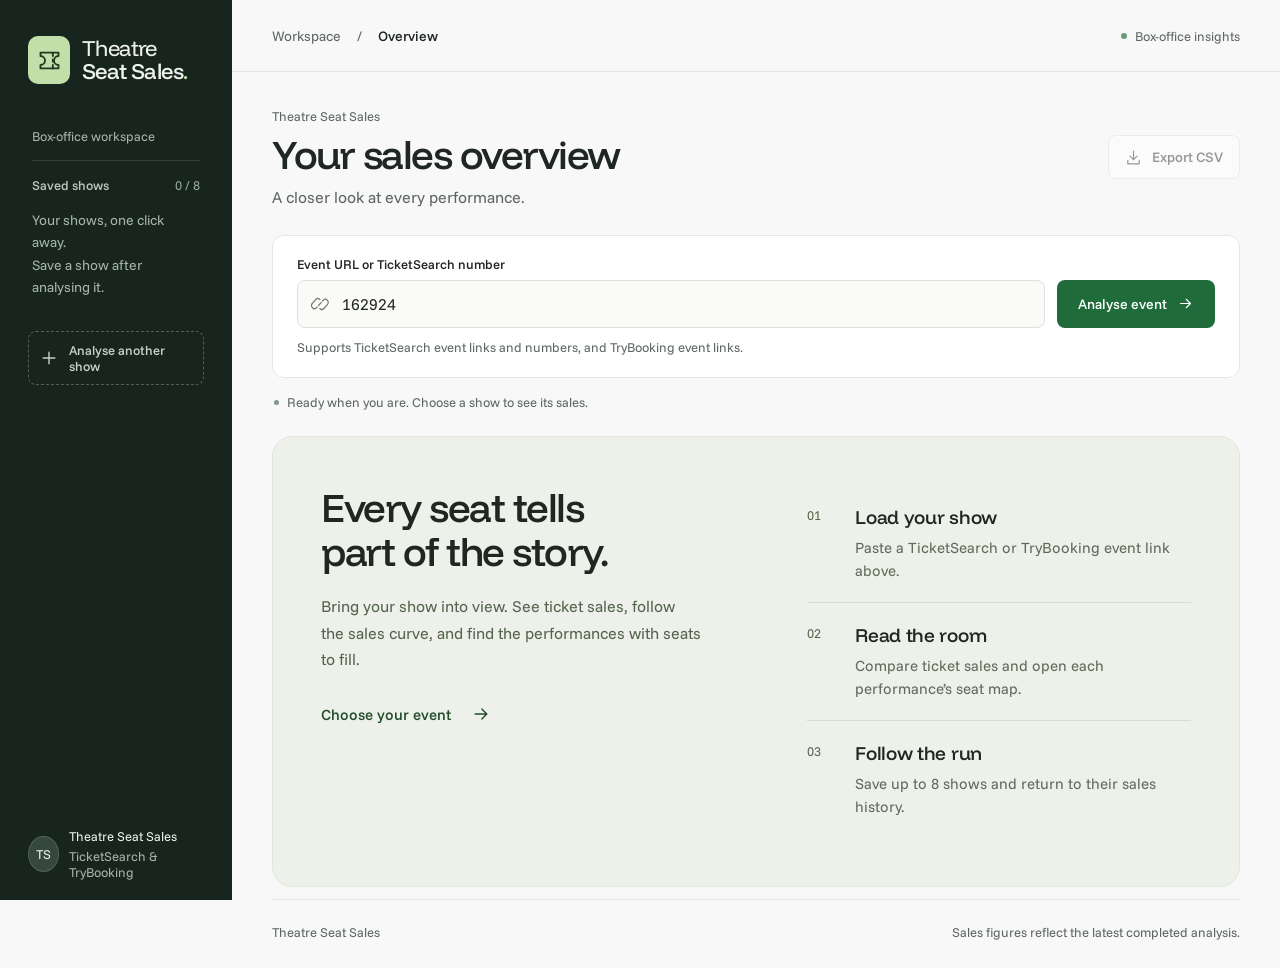
==== commit cad82fa9: "Add performance sales detail to the dashboard" ====
--- a/index.html
+++ b/index.html
@@ -17,9 +17,7 @@
 Marketing collage and screen-height sections adapted to the user's functional dashboard brief. -->
 <a class="skip-link" href="#main-content">Skip to content</a>
 <svg class="icon-library" xmlns="http://www.w3.org/2000/svg" aria-hidden="true"><defs>
-<symbol id="i-grid" viewBox="0 0 24 24"><rect x="3" y="3" width="7" height="7" rx="1.5"/><rect x="14" y="3" width="7" height="7" rx="1.5"/><rect x="3" y="14" width="7" height="7" rx="1.5"/><rect x="14" y="14" width="7" height="7" rx="1.5"/></symbol>
 <symbol id="i-ticket" viewBox="0 0 24 24"><path d="M20 8V5H4v3a4 4 0 0 1 0 8v3h16v-3a4 4 0 0 1 0-8Z"/><path d="M15 5v3m0 3v2m0 3v3"/></symbol>
-<symbol id="i-chart" viewBox="0 0 24 24"><path d="M4 4v16h17M8 14l4-5 4 3 5-7"/></symbol>
 <symbol id="i-arrow" viewBox="0 0 24 24"><path d="M5 12h14m-6-6 6 6-6 6"/></symbol>
 <symbol id="i-plus" viewBox="0 0 24 24"><path d="M12 5v14M5 12h14"/></symbol>
 <symbol id="i-link" viewBox="0 0 24 24"><path d="m10 14 4-4m-6 6-1 1a4 4 0 0 1-6-6l5-5a4 4 0 0 1 6 0m0 12a4 4 0 0 0 6 0l5-5a4 4 0 0 0-6-6l-1 1" transform="translate(1 0) scale(.9 1)"/></symbol>
@@ -33,18 +31,12 @@
 <aside class="sidebar" id="sidebar" aria-label="Workspace navigation">
 <a class="brand" href="/" aria-label="Theatre Seat Sales home"><span class="brand-mark" aria-hidden="true"><svg class="icon"><use href="#i-ticket"/></svg></span><span>Theatre<br><strong>Seat Sales<span class="brand-period">.</span></strong></span></a>
 <div class="workspace-label">Box-office workspace</div>
-<nav class="workspace-nav" aria-label="Dashboard views">
-<button type="button" class="nav-item active" data-view="overview" aria-current="page"><svg class="icon"><use href="#i-grid"/></svg>Overview</button>
-<button type="button" class="nav-item" data-view="performances"><svg class="icon"><use href="#i-ticket"/></svg>Performances<span id="nav-count" class="nav-count" hidden></span></button>
-<button type="button" class="nav-item" data-view="history"><svg class="icon"><use href="#i-chart"/></svg>Sales history</button>
-</nav>
-<div class="sidebar-divider"></div>
 <div id="bookmarks" class="bookmarks"><div class="saved-heading"><strong>Saved shows</strong><span id="bookmark-count">0 / 8</span></div><div id="bookmark-list" class="bookmark-list"></div></div>
 <button id="new-event" class="new-event" type="button"><svg class="icon"><use href="#i-plus"/></svg>Analyse another show</button>
 <div class="sidebar-foot"><span class="workspace-monogram">TS</span><div>Theatre Seat Sales<small>TicketSearch &amp; TryBooking</small></div></div>
 </aside>
 <div class="workspace">
-<header class="topbar"><div class="breadcrumb"><button id="menu-toggle" class="icon-button" type="button" aria-label="Open navigation" aria-controls="sidebar" aria-expanded="false"><svg class="icon"><use href="#i-menu"/></svg></button><span>Workspace</span><span aria-hidden="true">/</span><strong id="view-label">Overview</strong></div><span class="topbar-note"><span class="status-dot"></span>Box-office insights</span></header>
+<header class="topbar"><div class="breadcrumb"><button id="menu-toggle" class="icon-button" type="button" aria-label="Open navigation" aria-controls="sidebar" aria-expanded="false"><svg class="icon"><use href="#i-menu"/></svg></button><span>Workspace</span><span aria-hidden="true">/</span><strong>Overview</strong></div><span class="topbar-note"><span class="status-dot"></span>Box-office insights</span></header>
 <main id="main-content" class="app wrap" tabindex="-1">
 <section class="page-heading hero" data-enter><div class="hero-text"><p class="eyebrow">Theatre Seat Sales</p><h1 id="page-title">Your sales overview</h1><p class="page-intro" id="page-intro">A closer look at every performance.</p></div><button class="btn btn--secondary export-button" id="export-csv" type="button" disabled><svg class="icon"><use href="#i-download"/></svg>Export CSV</button></section>
 <section class="event-search" aria-labelledby="search-title"><form id="analyse-form" class="search"><div class="field"><label id="search-title" for="event-input">Event URL or TicketSearch number</label><div class="input-wrap"><svg class="icon"><use href="#i-link"/></svg><input id="event-input" name="event" value="162924" placeholder="Paste an event link or number" autocomplete="off" required aria-describedby="input-help status"></div></div><button class="btn btn--primary" type="submit"><span class="analyse-label">Analyse event</span><svg class="icon m-arrow"><use href="#i-arrow"/></svg></button></form><p id="input-help" class="input-help">Supports TicketSearch event links and numbers, and TryBooking event links.</p></section>
@@ -55,7 +47,7 @@
 <section id="summary" class="summary" hidden aria-labelledby="event-name">
 <div class="show-header"><div class="show-copy"><div class="show-kicker"><span id="provider-label">Event analysis</span><span class="kicker-separator" aria-hidden="true">/</span><span id="event-run-label">Performance overview</span></div><h2 id="event-name"></h2><div class="show-meta"><span id="event-location"></span><span id="event-dates"></span></div><p id="analysis-time" class="analysis-time"></p></div><div class="show-actions"><button id="save-bookmark" class="btn btn--secondary bookmark-save-button" type="button" disabled aria-label="Save current show">Save show</button><button id="post-show-report" class="btn btn--secondary report-button" type="button" hidden>Post-show report <span aria-hidden="true">↗</span></button></div><div class="show-art" hidden></div></div>
 <div class="metrics">
-<div class="metric-card metric-main"><small>Tickets sold</small><span id="metric-sold">—</span><div class="metric-note"><span id="overall-sold-today">—</span> sold today</div></div>
+<div class="metric-card metric-main"><small>Tickets sold</small><span id="metric-sold">—</span><div class="metric-note"><span id="overall-sold-today">—</span> <span id="overall-sales-baseline">since last daily snapshot</span></div></div>
 <div class="metric-card"><small>Seats available</small><span id="metric-left">—</span><div class="metric-note">Across <span id="metric-performances">—</span> performances</div></div>
 <div class="metric-card"><small>Estimated revenue</small><span id="metric-revenue">—</span><div class="metric-note">AUD · ticket sales estimate</div></div>
 <div class="metric-card metric-occupancy"><div><small>Sell-through</small><span id="overall-percent">—</span><div class="metric-note">Sales + designated holds</div></div><div class="overall" id="overall-ring" aria-hidden="true"><div class="ring-inner"><svg class="icon"><use href="#i-ticket"/></svg></div></div></div>
@@ -69,9 +61,27 @@
 <div class="history-footer"><details class="history-data"><summary>View snapshot data</summary><table><thead><tr><th scope="col">Snapshot</th><th scope="col">Tickets sold</th></tr></thead><tbody id="history-data-body"></tbody></table></details><span id="history-range-label">All recorded snapshots</span></div>
 </section>
 <section id="results" class="table-wrap panel" hidden aria-labelledby="performances-title">
-<div class="performance-heading"><div><h2 id="performances-title">Performances <span id="performance-count" class="count-badge"></span></h2><p>Select a performance to inspect seats and hold codes.</p></div><button id="expand-all" class="btn btn--secondary" type="button" aria-expanded="false">Expand all</button></div>
+<div class="performance-heading"><div><h2 id="performances-title">Performances <span id="performance-count" class="count-badge"></span></h2><p>Select a performance to inspect seats and hold codes.</p></div><button id="expand-all" class="btn btn--secondary mobile-performance" type="button" aria-expanded="false">Expand all</button></div>
 <div class="performance-toolbar"><div class="session-search"><label for="session-search">Find a performance</label><svg class="icon"><use href="#i-search"/></svg><input type="search" id="session-search" placeholder="Find a date or time"></div><div class="select-field"><label for="session-filter">Show</label><select id="session-filter"><option value="all">All performances</option><option value="upcoming">Upcoming</option><option value="final">Final numbers</option></select></div><div class="select-field"><label for="session-sort">Sort by</label><select id="session-sort"><option value="date">Date, earliest first</option><option value="sold">Most tickets sold</option><option value="available">Most seats available</option><option value="sellthrough">Highest sell-through</option></select></div></div>
-<table class="performance-table"><thead><tr><th scope="col"><span class="sr-only">Details</span></th><th scope="col">Performance</th><th scope="col">Time</th><th scope="col">Tickets sold</th><th scope="col">Unavailable</th><th scope="col">Available</th><th scope="col">Sold today</th><th scope="col">Sell-through</th></tr></thead><tbody id="sessions"></tbody></table>
+<div class="performance-workspace" hidden>
+<div class="performance-picker">
+<div class="performance-list-heading"><span>Performance</span><span>% sold</span></div>
+<ul id="performance-list" class="performance-list" aria-label="Choose a performance"></ul>
+</div>
+<section id="selected-performance" class="selected-performance" aria-labelledby="selected-performance-title">
+<h3 id="selected-performance-title" aria-live="polite"></h3>
+<dl id="selected-performance-stats" class="performance-stats"></dl>
+<div id="selected-performance-notes" class="performance-notes"></div>
+<section id="performance-history" class="performance-history" aria-labelledby="performance-history-title">
+<h4 id="performance-history-title">Performance sales history</h4>
+<p id="performance-history-status" role="status"></p>
+<div class="history-chart-wrap" id="performance-chart-wrap" hidden><canvas id="performance-chart" role="img" aria-label="Tickets sold for the selected performance"></canvas><div class="history-tooltip" hidden></div></div>
+<details id="performance-history-data" class="history-data" hidden><summary>View performance snapshots</summary><table><thead><tr><th scope="col">Snapshot</th><th scope="col">Tickets sold</th></tr></thead><tbody id="performance-history-body"></tbody></table></details>
+</section>
+<div id="selected-performance-details"></div>
+</section>
+</div>
+<table class="performance-table mobile-performance"><thead><tr><th scope="col"><span class="sr-only">Details</span></th><th scope="col">Performance</th><th scope="col">Time</th><th scope="col">Tickets sold</th><th scope="col">Unavailable</th><th scope="col">Available</th><th scope="col">Sold today</th><th scope="col">Sell-through</th></tr></thead><tbody id="sessions"></tbody></table>
 <p id="no-performances" class="no-performances" hidden>No performances match these filters.</p><div class="table-footer"><span id="results-count"></span><span>All times in Sydney time</span></div>
 </section>
 </div>
--- a/dashboard-redesign.css
+++ b/dashboard-redesign.css
@@ -23,8 +23,8 @@
 .skip-link{position:fixed;left:16px;top:-100px;z-index:100;background:#fff;padding:14px 20px;border-radius:8px}.skip-link:focus{top:12px}
 .sidebar{position:fixed;inset:0 auto 0 0;width:var(--rail-width);background:var(--rail);color:#eef2ef;padding:36px 20px 20px;display:flex;flex-direction:column;z-index:30;overflow-y:auto}
 .brand{display:flex;align-items:center;gap:12px;font-family:var(--font-display);font-size:22px;line-height:1.05;letter-spacing:-.6px;text-decoration:none;padding:0 8px}.brand strong{font-weight:500}.brand-period{color:#b9db9d}.brand-mark{display:grid;place-items:center;background:#c1dfa8;color:#203a22;width:42px;height:48px;border-radius:10px}.brand-mark .icon{width:27px;height:27px}
-.workspace-label{font-size:13px;color:#a8b4ad;margin:44px 12px 16px}.workspace-nav{display:grid;gap:8px}.nav-item{display:flex;gap:12px;align-items:center;min-height:48px;width:100%;padding:12px;border:0;text-align:left;background:transparent;color:#bcc7bf;font-size:15px;transition:background 150ms,color 150ms}.nav-item:hover{color:#fff;background:#24362b}.nav-item.active{color:#fff;background:#304637}.nav-item.active .icon{color:#cae7b6}.nav-count{font-size:13px;background:#435847;padding:2px 6px;border-radius:5px;margin-left:auto}
-.sidebar-divider{height:1px;background:#354239;margin:28px 8px}.saved-heading{display:flex;align-items:center;justify-content:space-between;padding:0 12px;margin-bottom:12px;font-size:13px;color:#bcc7bf}.saved-heading>span{color:#9aa99e}
+.workspace-label{font-size:13px;color:#a8b4ad;margin:44px 12px 16px;padding-bottom:16px;border-bottom:1px solid #354239}
+.saved-heading{display:flex;align-items:center;justify-content:space-between;padding:0 12px;margin-bottom:12px;font-size:13px;color:#bcc7bf}.saved-heading>span{color:#9aa99e}
 .bookmark-list{display:grid;gap:8px}.empty-bookmarks{font-size:14px;line-height:1.6;color:#a6b4aa;margin:4px 12px 16px}.bookmark-item{display:flex;align-items:center;border-radius:8px}.bookmark-load{display:flex;align-items:center;gap:10px;flex:1;min-width:0;background:none;color:#e3e9e5;border:0;text-align:left;padding:10px 8px;font-size:14px;line-height:1.4;overflow-wrap:anywhere}.bookmark-load::before{content:"";width:7px;height:7px;border:1px solid #95b5a0;border-radius:2px;flex:none}.bookmark-item:hover{background:#24362b}.bookmark-remove{border:0;width:44px;flex:none;padding:0;background:none;color:#adbeb2;font-size:20px}.bookmark-remove:hover{color:#fff;background:#3b483f}
 .new-event{display:flex;align-items:center;gap:10px;text-align:left;background:none;border:1px dashed #526156;color:#c5d1c9;margin:16px 8px;padding:10px;font-size:13px;min-height:48px}.new-event:hover{background:#24362b;border-color:#8aa893}
 .sidebar-foot{display:flex;align-items:center;gap:10px;margin-top:auto;padding:48px 8px 0;font-size:13px}.sidebar-foot small{display:block;font-size:13px;color:#a7b4ab;margin-top:4px}.workspace-monogram{background:#36483d;border:1px solid #536257;border-radius:50%;display:grid;place-items:center;width:36px;height:36px;font-size:13px}
@@ -40,7 +40,7 @@
 .performance-heading{padding:24px}.performance-heading h2{display:flex;align-items:center;gap:10px}.count-badge{font-family:var(--font-text);font-size:13px;display:inline-flex;align-items:center;justify-content:center;background:#edf0e9;border-radius:6px;padding:4px 8px;color:#55654c;letter-spacing:0}.performance-toolbar{display:flex;gap:12px;padding:0 24px 20px;align-items:center}.session-search{position:relative;flex:1;min-width:130px}.session-search .icon{position:absolute;left:12px;top:13px;width:17px;height:17px;color:#788176}.session-search input{width:100%;padding:10px 12px 10px 38px;border:1px solid #dfe4dc;background:#fff;font-size:14px;min-width:0}.select-field{display:flex;align-items:center;gap:8px;font-size:13px;color:var(--muted);flex:none}.select-field select{padding:8px 28px 8px 12px;border:1px solid #dfe4dc;background:#fff;font-size:13px;max-width:100%;color:#3e4b3f}
 table{width:100%;border-collapse:collapse}th,td{text-align:left;padding:16px 12px;border-bottom:1px solid #edf0eb;line-height:1.4;font-size:13px;font-variant-numeric:tabular-nums}th{font-weight:500;color:#687267;background:#f7f9f5;font-size:13px;white-space:nowrap}.performance-table{table-layout:fixed}.performance-table th:first-child{width:56px}.performance-table th:nth-child(2){width:19%}.performance-table th:last-child{width:18%;padding-right:24px}.performance-table td:last-child{padding-right:24px}.session-row{cursor:pointer}.session-row:hover td{background:#f5f8f1}.session-row td{transition:background-color 150ms}.session-row td:nth-child(2){font-weight:500}.session-row td:nth-child(2)>span:first-child{display:block}.expand-button{width:32px;height:44px;border:0;background:none;color:#78866f;padding:0;font-size:22px}.expand-button:hover{color:#254d2f;background:#e8efdf}.session-row:has([aria-expanded="true"]){background:#f3f7ef}.final-badge{display:inline-flex;margin-top:5px;font-size:13px;font-weight:400;color:#65715f;background:#f0f3eb;border:1px solid #dfe6d5;padding:2px 6px;border-radius:4px;white-space:normal}.last-recorded-badge{color:#8b6828;background:#fbf4df;border-color:#e8d9b6}.bar{display:flex;gap:10px;align-items:center}.bar>span:first-child{font-size:13px;min-width:40px}.track{height:5px;border-radius:4px;background:#e8eddf;overflow:hidden;flex:1;min-width:20px}.fill{display:block;height:100%;background:#77955e;border-radius:4px}.delta-value{color:#3a7447}
 .detail-row>td{padding:0!important;white-space:normal}.detail-panel{padding:24px;background:#f6f8f3;animation:panel-in 200ms var(--ease)}.detail-summary{display:flex;flex-wrap:wrap;gap:8px 24px;padding-bottom:20px;font-size:13px;color:var(--muted)}.detail-summary strong{width:100%;font-size:17px;color:var(--ink)}.detail-summary .final-note{flex-basis:100%}.empty-detail{font-size:14px;line-height:1.5;color:var(--muted);padding:16px 0}.breakdown-table{background:#fff;border:1px solid var(--line)}.breakdown-table th,.breakdown-table td{white-space:normal;font-size:13px;overflow-wrap:anywhere}.breakdown-table th{background:#edf2e7}.code-pill{background:#edf1e8;padding:4px 7px;border-radius:4px;font-size:13px}.table-footer{padding:16px 24px;display:flex;align-items:center;justify-content:space-between;gap:16px;color:var(--muted);font-size:13px}.no-performances{text-align:center;padding:40px 24px;color:var(--muted);font-size:15px}.workspace-footer{display:flex;justify-content:space-between;gap:24px;font-size:13px;color:var(--muted);padding:24px 0 8px;margin-top:12px;border-top:1px solid var(--line)}
-.dashboard[data-view="performances"] .history,.dashboard[data-view="history"] .table-wrap{display:none}.dashboard[data-view="performances"] .metrics,.dashboard[data-view="performances"] .capacity-line{display:none}.dashboard.view-change{animation:panel-in 220ms var(--ease)}@keyframes panel-in{from{opacity:.35;transform:translateY(6px)}to{opacity:1;transform:translateY(0)}}
+@keyframes panel-in{from{opacity:.35;transform:translateY(6px)}to{opacity:1;transform:translateY(0)}}
 .noscript{background:#fff3e5;padding:24px;margin:24px}.icon-button{display:grid;place-items:center;border:1px solid var(--line);background:#fff;width:44px;padding:0}
 @media(min-width:1700px){.app{padding-left:56px;padding-right:56px}.topbar{padding-left:56px;padding-right:56px}}
 @media(max-width:1250px){:root{--rail-width:208px}.sidebar{padding-left:12px;padding-right:12px}.app{padding:28px}.topbar{padding:0 28px}.metrics{gap:12px}.metric-card{padding:16px}.metric-card>span,.metric-occupancy>div:first-child>span{font-size:30px}.overall{width:46px;height:46px}.ring-inner{width:34px;height:34px}.ring-inner .icon{width:17px;height:17px}.select-field>label{display:none}.welcome{gap:32px;padding:32px}.performance-table th,.performance-table td{padding:14px 8px;font-size:13px}.performance-table th:first-child{width:44px}.bar{gap:6px}.performance-table th:nth-child(2){width:18%}.capacity-line .metric-explanation{flex-basis:100%;margin-left:0}}
@@ -49,8 +49,8 @@
 .detail-panel .seat-map-panel{padding:12px 6px;overflow-x:auto}.detail-panel .seat-map-header{display:block}.detail-panel .seat-map-header span{display:block;margin-top:6px;font-size:13px}.detail-panel .seat-map-header strong{font-size:14px}.detail-panel .laycock-map{min-width:340px}.detail-panel .red-tree-map{min-width:340px}.detail-panel .art-house-map{min-width:520px}.detail-panel .seat-map-legend{justify-content:flex-start}.detail-panel .seat-legend-item{font-size:13px}
 }
 @media(max-width:360px){.app{padding:20px 12px 12px}.topbar{padding:0 12px}.page-heading h1{font-size:28px}.welcome{padding:24px}.welcome h2{font-size:32px}.metric-card{padding:14px 12px}.metric-card>span,.metric-occupancy>div:first-child>span{font-size:28px}.overall{display:none}.metric-occupancy small{padding-right:0}.metrics{gap:8px}.performance-heading{gap:8px}.performance-heading .btn{min-width:80px}.history-footer>span{display:none}}
-@media(prefers-reduced-motion:reduce){*,*::before,*::after{animation-duration:.01ms!important;animation-iteration-count:1!important;scroll-behavior:auto!important}.sidebar,.nav-item,.session-row td,.text-button .icon{transition:none}.text-button:hover .icon{transform:none}}
-@media print{.sidebar,.topbar,.event-search,.status,.export-button,.show-actions,.performance-toolbar,.performance-heading>button,.workspace-footer,.range-control{display:none!important}.workspace{margin:0}.app{max-width:none;padding:0}.metrics{grid-template-columns:repeat(4,1fr)}.panel,.metric-card{break-inside:avoid}.dashboard[data-view] .history,.dashboard[data-view] .table-wrap,.dashboard[data-view] .metrics,.dashboard[data-view] .capacity-line{display:revert}.page-heading{margin:0 0 20px}}
+@media(prefers-reduced-motion:reduce){*,*::before,*::after{animation-duration:.01ms!important;animation-iteration-count:1!important;scroll-behavior:auto!important}.sidebar,.session-row td,.text-button .icon{transition:none}.text-button:hover .icon{transform:none}}
+@media print{.sidebar,.topbar,.event-search,.status,.export-button,.show-actions,.performance-toolbar,.performance-heading>button,.workspace-footer,.range-control{display:none!important}.workspace{margin:0}.app{max-width:none;padding:0}.metrics{grid-template-columns:repeat(4,1fr)}.panel,.metric-card{break-inside:avoid}.page-heading{margin:0 0 20px}}
 
 
 /* Explicit mobile rows keep the expand control separate from sales figures. */
@@ -78,3 +78,90 @@
 .performance-table th:first-child{width:56px}
 .performance-table .session-row td:first-child{padding-left:6px;padding-right:6px}
 @media(max-width:420px){.select-field{flex:1 1 100%;display:grid;grid-template-columns:56px minmax(0,1fr);align-items:center;gap:8px}.select-field>label{margin:0}}
+
+/* The desktop selector stays beside the map while the detail pane grows. */
+.performance-workspace { display: none; }
+.detail-panel > h3 { margin-bottom: 8px; font-size: 17px; }
+.range-control button:hover { color: #425442; }
+
+@media (min-width: 1024px) {
+  .mobile-performance { display: none !important; }
+  .table-wrap { overflow: clip; }
+  .performance-workspace {
+    display: grid;
+    grid-template-columns: minmax(175px, 23%) minmax(0, 1fr);
+    align-items: start;
+    border-top: 1px solid var(--line);
+    border-bottom: 1px solid var(--line);
+  }
+  .performance-picker { position: sticky; top: 12px; min-width: 0; }
+  .performance-list-heading {
+    display: flex;
+    justify-content: space-between;
+    gap: 8px;
+    padding: 14px 16px;
+    color: var(--muted);
+    background: #f7f9f5;
+    font-size: 13px;
+  }
+  .performance-list {
+    list-style: none;
+    padding: 8px;
+    margin: 0;
+    max-height: min(620px, 65vh);
+    overflow-y: auto;
+    scrollbar-width: thin;
+  }
+  .performance-list li + li { border-top: 1px solid var(--line); }
+  .performance-list button {
+    display: flex;
+    align-items: center;
+    justify-content: space-between;
+    gap: 8px;
+    width: 100%;
+    min-height: 64px;
+    padding: 10px 8px;
+    border: 1px solid transparent;
+    background: none;
+    text-align: left;
+  }
+  .performance-list button:hover { background: #f5f8f1; }
+  .performance-list button[aria-pressed="true"] {
+    background: #eaf2e6;
+    border-color: #bed0b8;
+    color: #234d2e;
+  }
+  .performance-list button:focus-visible { outline-offset: -3px; }
+  .performance-choice-date { display: grid; gap: 3px; font-size: 14px; }
+  .performance-choice-date > span { color: var(--muted); font-size: 13px; }
+  .performance-choice-percent { font-variant-numeric: tabular-nums; white-space: nowrap; }
+  .selected-performance { min-width: 0; padding: 22px 24px; border-left: 1px solid var(--line); }
+  .selected-performance h3 { font-size: 21px; margin-bottom: 10px; }
+  .performance-stats {
+    display: grid;
+    grid-template-columns: repeat(4, minmax(0, 1fr)) minmax(0, 1.6fr);
+    margin: 16px 0 12px;
+    border-block: 1px solid var(--line);
+    font-variant-numeric: tabular-nums;
+  }
+  .performance-stats dt {
+    padding: 9px 8px;
+    background: #f7f9f5;
+    color: var(--muted);
+    font-size: 13px;
+  }
+  .performance-stats dd { margin: 0; padding: 12px 8px; font-size: 14px; }
+  .performance-stats .bar { flex-wrap: wrap; gap: 6px 8px; }
+  .performance-stats .bar > span:first-child { min-width: 0; font-size: inherit; }
+  .performance-stats .track { min-width: 20px; }
+  .performance-notes { display: flex; flex-wrap: wrap; align-items: center; gap: 6px 16px; font-size: 13px; color: var(--muted); }
+  .performance-notes .final-badge { margin-top: 0; }
+  .selected-performance .seat-map-panel { overflow-x: auto; }
+  .selected-performance .laycock-map, .selected-performance .red-tree-map { min-width: 340px; }
+  .selected-performance .art-house-map { min-width: 520px; }
+  .performance-history { margin: 20px 0 24px; padding-top: 20px; border-top: 1px solid var(--line); }
+  .performance-history h4 { margin: 0 0 6px; font-family: var(--font-display); font-size: 18px; font-weight: 500; }
+  .performance-history p { font-size: 13px; color: var(--muted); margin-bottom: 12px; }
+  #performance-chart { display: block; width: 100%; height: 220px; }
+  .performance-history .history-data { border-top: 1px solid var(--line); }
+}
